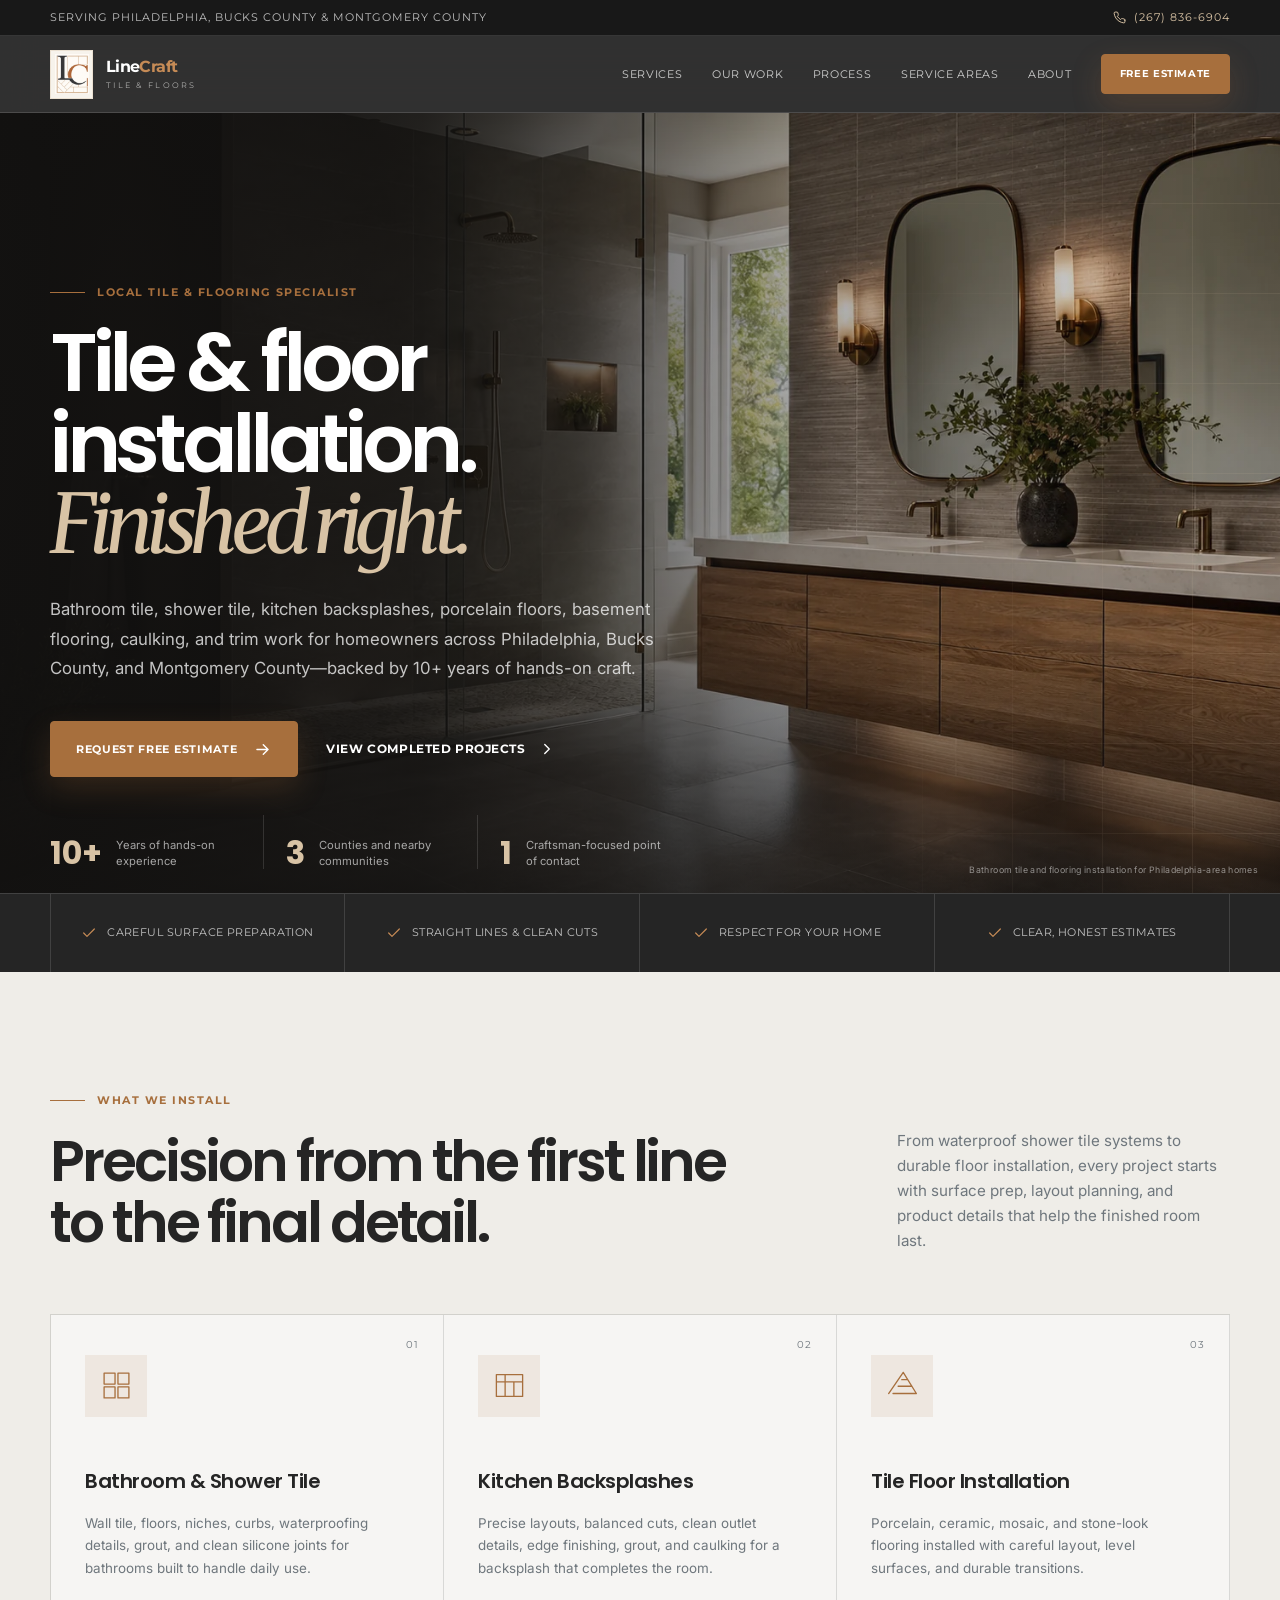
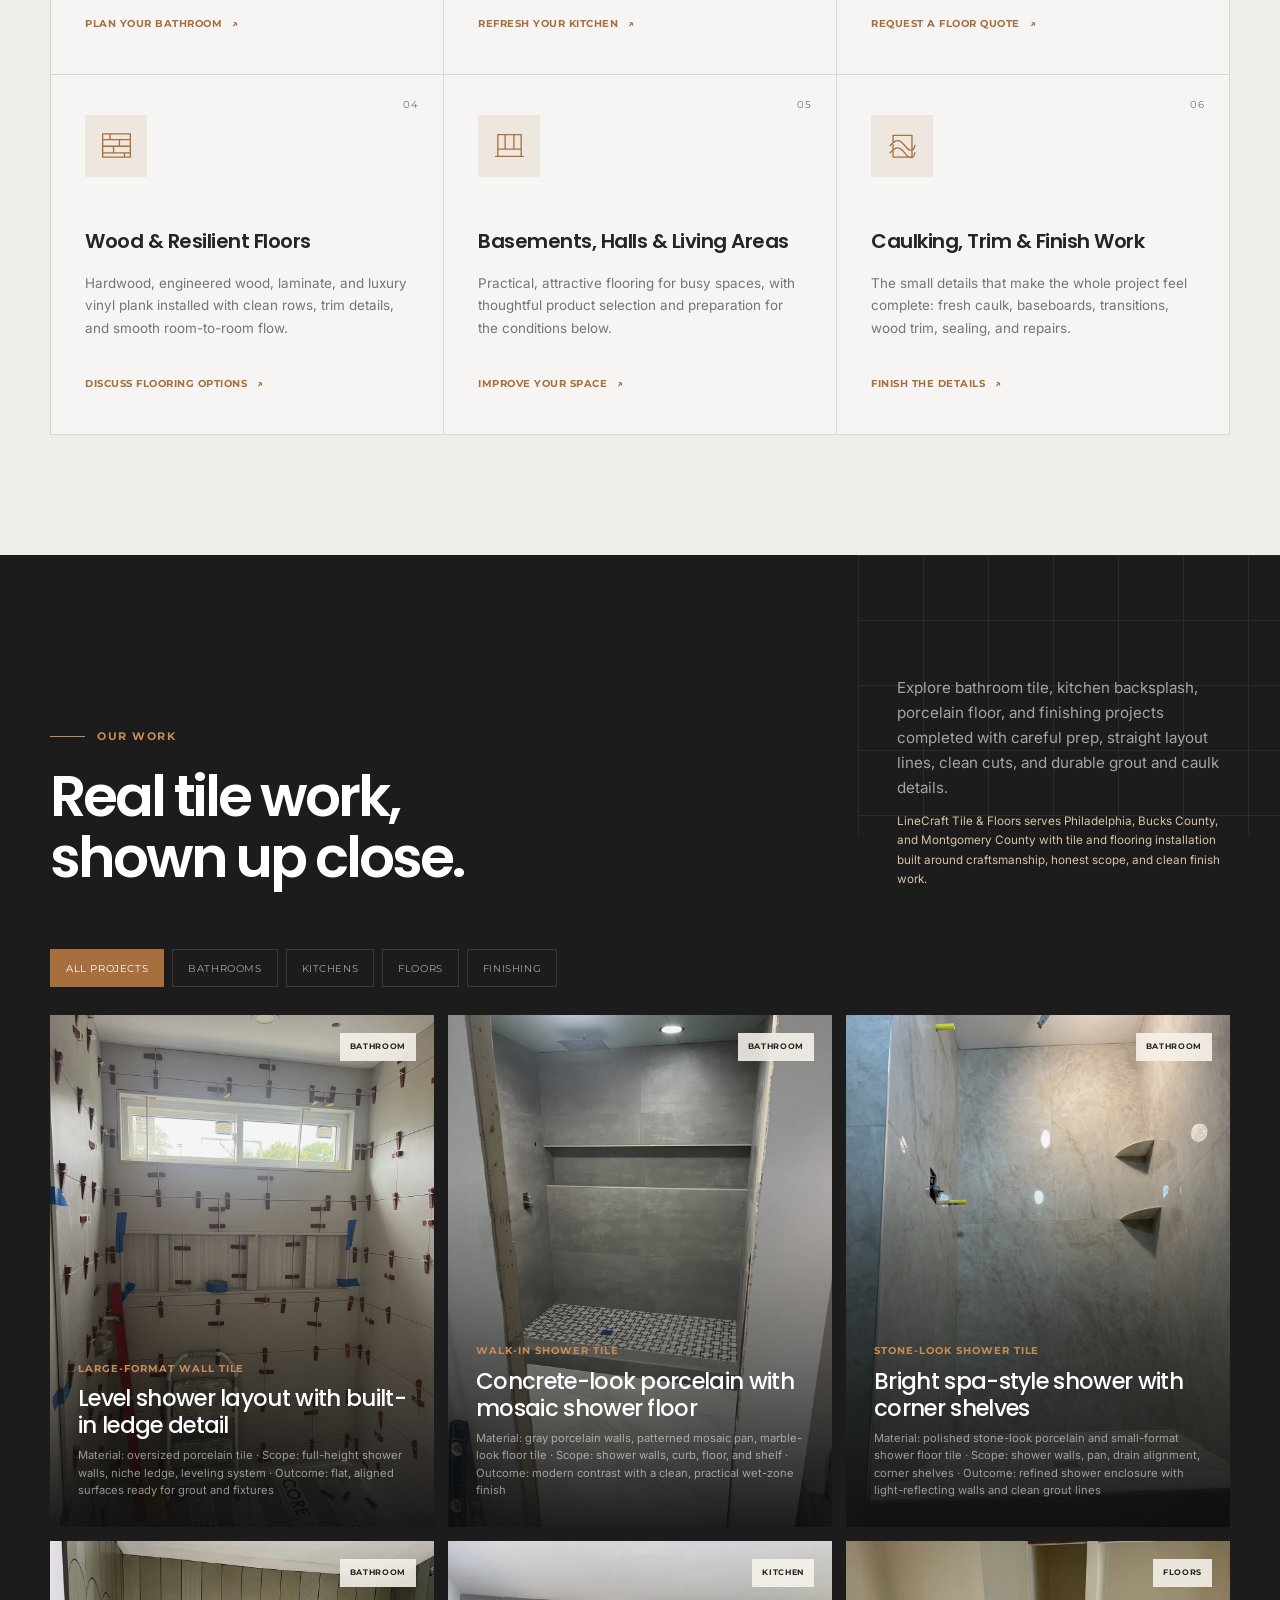
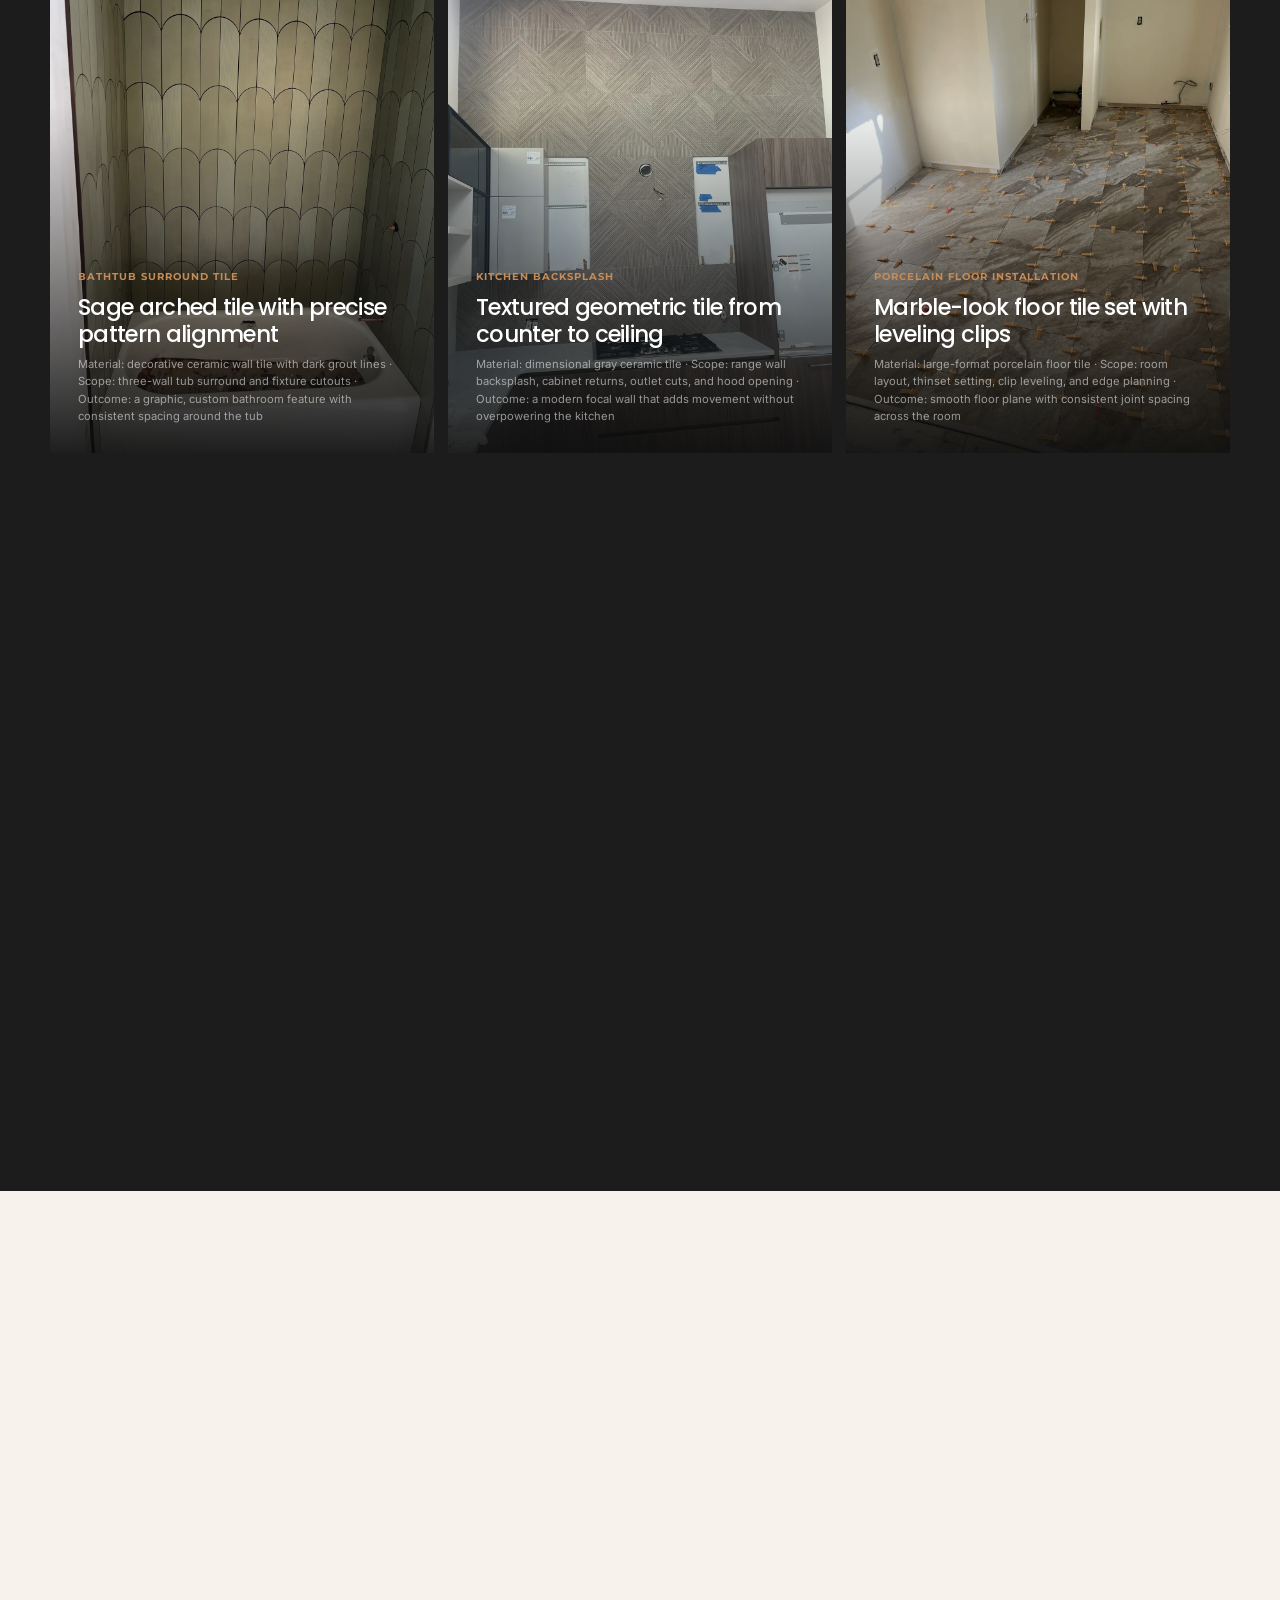
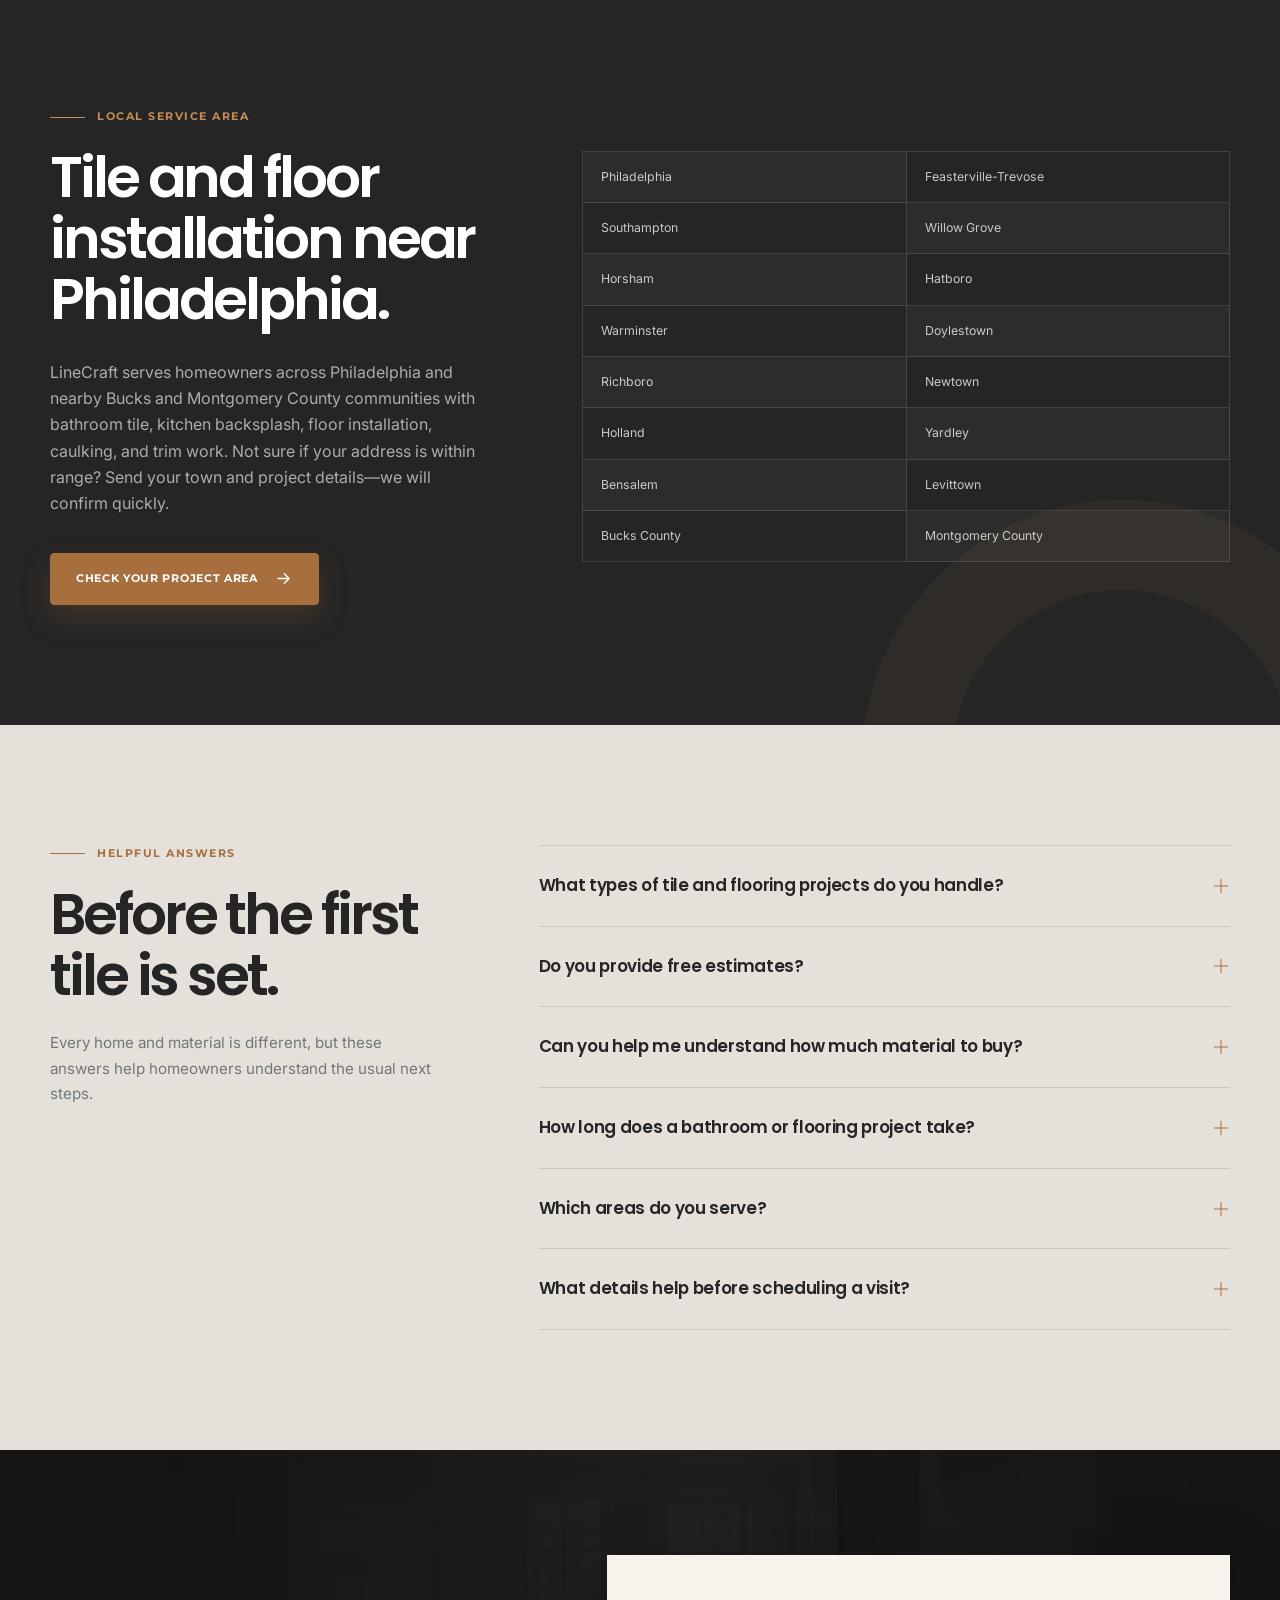
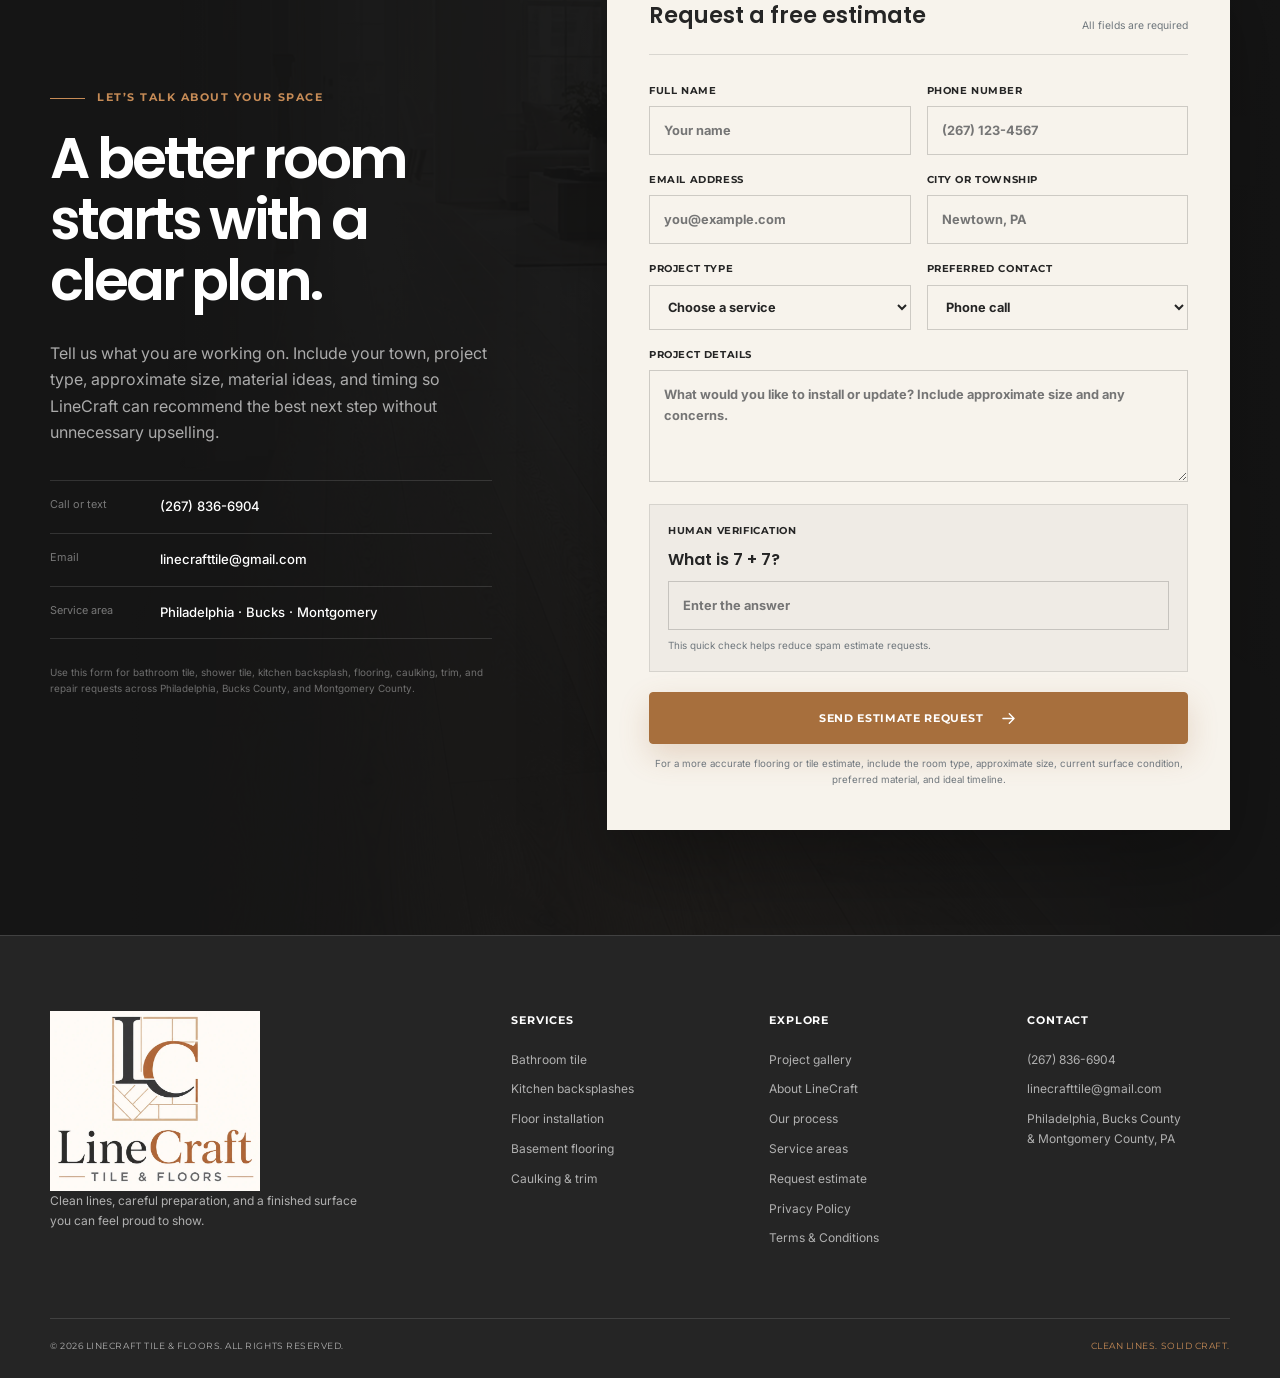
==== index.html @ dccea6dd "Initial LineCraft website" ====
<!doctype html>
<html lang="en">
<head>
  <meta charset="utf-8">
  <meta name="viewport" content="width=device-width, initial-scale=1">
  <title>Tile & Floor Installation in Philadelphia | LineCraft Tile & Floors</title>
  <meta name="description" content="Bathroom tile, shower tile, kitchen backsplash, porcelain floor, LVP, basement flooring, caulking, and trim installation in Philadelphia, Bucks County, and Montgomery County.">
  <meta name="robots" content="index,follow,max-image-preview:large">
  <meta name="theme-color" content="#252525">
  <link rel="canonical" href="https://www.linecrafttile.com/">
  <link rel="icon" href="assets/linecraft-mark.webp" type="image/webp">
  <link rel="preconnect" href="https://fonts.googleapis.com">
  <link rel="preconnect" href="https://fonts.gstatic.com" crossorigin>
  <link href="https://fonts.googleapis.com/css2?family=Inter:wght@400;500;600;700&family=Merriweather:ital@1&family=Montserrat:wght@600;700&family=Poppins:wght@500;600;700&display=swap" rel="stylesheet">
  <link rel="stylesheet" href="styles.css">

  <meta property="og:type" content="website">
  <meta property="og:title" content="LineCraft Tile & Floors | Clean Lines. Solid Craft.">
  <meta property="og:description" content="Detail-focused bathroom tile, kitchen backsplash, floor installation, caulking, and trim work serving Philadelphia, Bucks County, and Montgomery County.">
  <meta property="og:url" content="https://www.linecrafttile.com/">
  <meta property="og:image" content="https://www.linecrafttile.com/assets/hero-bathroom.webp">
  <meta property="og:locale" content="en_US">

  <script type="application/ld+json">
  {
    "@context": "https://schema.org",
    "@type": "HomeAndConstructionBusiness",
    "name": "LineCraft Tile & Floors",
    "url": "https://www.linecrafttile.com/",
    "image": "https://www.linecrafttile.com/assets/hero-bathroom.webp",
    "logo": "https://www.linecrafttile.com/assets/linecraft-logo.webp",
    "telephone": "+1-267-836-6904",
    "priceRange": "$$",
    "description": "Professional bathroom tile, shower tile, kitchen backsplash, porcelain flooring, basement flooring, caulking, sealing, and trim installation in Philadelphia, Bucks County, and Montgomery County.",
    "address": {
      "@type": "PostalAddress",
      "addressLocality": "Philadelphia",
      "addressRegion": "PA",
      "addressCountry": "US"
    },
    "areaServed": [
      "Philadelphia",
      "Bucks County",
      "Montgomery County",
      "Feasterville-Trevose",
      "Southampton",
      "Willow Grove",
      "Horsham",
      "Hatboro",
      "Warminster",
      "Doylestown",
      "Richboro",
      "Newtown",
      "Holland",
      "Yardley",
      "Bensalem",
      "Levittown"
    ],
    "serviceType": [
      "Bathroom tile installation",
      "Kitchen tile installation",
      "Kitchen backsplash installation",
      "Floor installation",
      "Basement flooring",
      "Shower tile installation",
      "Pool tile installation",
      "Caulking and sealing",
      "Wood trim and finish work"
    ]
  }
  </script>
</head>
<body>
  <a class="skip-link" href="#main-content">Skip to main content</a>

  <div class="topbar">
    <div class="container topbar__inner">
      <p>Serving Philadelphia, Bucks County &amp; Montgomery County</p>
      <a href="tel:+12678366904" aria-label="Call LineCraft Tile and Floors at 267-836-6904">
        <svg aria-hidden="true" viewBox="0 0 24 24"><path d="M22 16.92v3a2 2 0 0 1-2.18 2 19.79 19.79 0 0 1-8.63-3.07 19.5 19.5 0 0 1-6-6A19.79 19.79 0 0 1 2.12 4.18 2 2 0 0 1 4.11 2h3a2 2 0 0 1 2 1.72c.12.9.33 1.78.62 2.63a2 2 0 0 1-.45 2.11L8 9.73a16 16 0 0 0 6 6l1.27-1.27a2 2 0 0 1 2.11-.45c.85.29 1.73.5 2.63.62A2 2 0 0 1 22 16.92Z"/></svg>
        (267) 836-6904
      </a>
    </div>
  </div>

  <header class="site-header" data-header>
    <div class="container site-header__inner">
      <a class="brand" href="#top" aria-label="LineCraft Tile and Floors home">
        <span class="brand__mark"><img src="assets/linecraft-mark.webp" alt="" width="512" height="512"></span>
        <span class="brand__text">
          <strong>Line<span>Craft</span></strong>
          <small>Tile &amp; Floors</small>
        </span>
      </a>

      <button class="menu-toggle" type="button" aria-expanded="false" aria-controls="main-navigation" data-menu-toggle>
        <span class="sr-only">Open menu</span>
        <span></span><span></span><span></span>
      </button>

      <nav class="main-nav" id="main-navigation" aria-label="Main navigation" data-menu>
        <a href="#services">Services</a>
        <a href="#work">Our Work</a>
        <a href="#process">Process</a>
        <a href="#areas">Service Areas</a>
        <a href="#about">About</a>
        <a class="button button--small" href="#estimate">Free Estimate</a>
      </nav>
    </div>
  </header>

  <main id="main-content">
    <section class="hero" id="top" aria-labelledby="hero-title">
      <img class="hero__image" src="assets/hero-bathroom.webp" alt="Modern bathroom with precisely aligned large-format tile and a glass shower" width="1717" height="916" fetchpriority="high">
      <div class="hero__overlay"></div>
      <div class="hero__grid-pattern" aria-hidden="true"></div>
      <div class="container hero__content">
        <div class="hero__copy reveal">
          <p class="eyebrow"><span></span> Local tile &amp; flooring specialist</p>
          <h1 id="hero-title">Tile &amp; floor installation.<br><em>Finished right.</em></h1>
          <p class="hero__lead">Bathroom tile, shower tile, kitchen backsplashes, porcelain floors, basement flooring, caulking, and trim work for homeowners across Philadelphia, Bucks County, and Montgomery County—backed by 10+ years of hands-on craft.</p>
          <div class="hero__actions">
            <a class="button" href="#estimate">Request Free Estimate
              <svg aria-hidden="true" viewBox="0 0 24 24"><path d="m5 12 14 0m-6-6 6 6-6 6"/></svg>
            </a>
            <a class="hero__secondary-action" href="#work">View completed projects
              <svg aria-hidden="true" viewBox="0 0 24 24"><path d="m9 18 6-6-6-6"/></svg>
            </a>
          </div>
        </div>

        <div class="hero__proof reveal">
          <div><strong>10+</strong><span>Years of hands-on experience</span></div>
          <div><strong>3</strong><span>Counties and nearby communities</span></div>
          <div><strong>1</strong><span>Craftsman-focused point of contact</span></div>
        </div>
      </div>
      <p class="photo-note">Bathroom tile and flooring installation for Philadelphia-area homes</p>
    </section>

    <section class="trust-strip" aria-label="LineCraft workmanship standards">
      <div class="container trust-strip__inner">
        <p><svg aria-hidden="true" viewBox="0 0 24 24"><path d="m4 12 5 5L20 6"/></svg> Careful surface preparation</p>
        <p><svg aria-hidden="true" viewBox="0 0 24 24"><path d="m4 12 5 5L20 6"/></svg> Straight lines &amp; clean cuts</p>
        <p><svg aria-hidden="true" viewBox="0 0 24 24"><path d="m4 12 5 5L20 6"/></svg> Respect for your home</p>
        <p><svg aria-hidden="true" viewBox="0 0 24 24"><path d="m4 12 5 5L20 6"/></svg> Clear, honest estimates</p>
      </div>
    </section>

    <section class="section services" id="services" aria-labelledby="services-title">
      <div class="container">
        <div class="section-heading reveal">
          <div>
            <p class="eyebrow"><span></span> What we install</p>
            <h2 id="services-title">Precision from the first line<br>to the final detail.</h2>
          </div>
          <p>From waterproof shower tile systems to durable floor installation, every project starts with surface prep, layout planning, and product details that help the finished room last.</p>
        </div>

        <div class="services-grid">
          <article class="service-card reveal">
            <span class="service-card__number">01</span>
            <div class="service-card__icon"><svg aria-hidden="true" viewBox="0 0 48 48"><path d="M7 7h15v15H7zM26 7h15v15H26zM7 26h15v15H7zM26 26h15v15H26z"/></svg></div>
            <h3>Bathroom &amp; Shower Tile</h3>
            <p>Wall tile, floors, niches, curbs, waterproofing details, grout, and clean silicone joints for bathrooms built to handle daily use.</p>
            <a href="#estimate">Plan your bathroom <span aria-hidden="true">↗</span></a>
          </article>

          <article class="service-card reveal">
            <span class="service-card__number">02</span>
            <div class="service-card__icon"><svg aria-hidden="true" viewBox="0 0 48 48"><path d="M6 9h36v30H6zM6 19h36M18 9v30M30 19v20"/></svg></div>
            <h3>Kitchen Backsplashes</h3>
            <p>Precise layouts, balanced cuts, clean outlet details, edge finishing, grout, and caulking for a backsplash that completes the room.</p>
            <a href="#estimate">Refresh your kitchen <span aria-hidden="true">↗</span></a>
          </article>

          <article class="service-card reveal">
            <span class="service-card__number">03</span>
            <div class="service-card__icon"><svg aria-hidden="true" viewBox="0 0 48 48"><path d="M5 35 25 6l18 29M11 35h32M18 25h19M23 16h8"/></svg></div>
            <h3>Tile Floor Installation</h3>
            <p>Porcelain, ceramic, mosaic, and stone-look flooring installed with careful layout, level surfaces, and durable transitions.</p>
            <a href="#estimate">Request a floor quote <span aria-hidden="true">↗</span></a>
          </article>

          <article class="service-card reveal">
            <span class="service-card__number">04</span>
            <div class="service-card__icon"><svg aria-hidden="true" viewBox="0 0 48 48"><path d="M5 8h38v32H5zM5 16h38M5 25h38M5 34h38M15 8v8M28 16v9M20 25v9M35 34v6"/></svg></div>
            <h3>Wood &amp; Resilient Floors</h3>
            <p>Hardwood, engineered wood, laminate, and luxury vinyl plank installed with clean rows, trim details, and smooth room-to-room flow.</p>
            <a href="#estimate">Discuss flooring options <span aria-hidden="true">↗</span></a>
          </article>

          <article class="service-card reveal">
            <span class="service-card__number">05</span>
            <div class="service-card__icon"><svg aria-hidden="true" viewBox="0 0 48 48"><path d="M8 39V9h32v30M8 29h32M18 9v20M30 9v20M5 39h38"/></svg></div>
            <h3>Basements, Halls &amp; Living Areas</h3>
            <p>Practical, attractive flooring for busy spaces, with thoughtful product selection and preparation for the conditions below.</p>
            <a href="#estimate">Improve your space <span aria-hidden="true">↗</span></a>
          </article>

          <article class="service-card reveal">
            <span class="service-card__number">06</span>
            <div class="service-card__icon"><svg aria-hidden="true" viewBox="0 0 48 48"><path d="M7 34c8-9 13-9 20 0s12 9 14 0M7 24c8-9 13-9 20 0s12 9 14 0M11 10h26v30H11z"/></svg></div>
            <h3>Caulking, Trim &amp; Finish Work</h3>
            <p>The small details that make the whole project feel complete: fresh caulk, baseboards, transitions, wood trim, sealing, and repairs.</p>
            <a href="#estimate">Finish the details <span aria-hidden="true">↗</span></a>
          </article>
        </div>
      </div>
    </section>

    <section class="section portfolio" id="work" aria-labelledby="work-title">
      <div class="container">
        <div class="section-heading section-heading--light reveal">
          <div>
            <p class="eyebrow eyebrow--light"><span></span> Our Work</p>
            <h2 id="work-title">Real tile work,<br>shown up close.</h2>
          </div>
          <div>
            <p>Explore bathroom tile, kitchen backsplash, porcelain floor, and finishing projects completed with careful prep, straight layout lines, clean cuts, and durable grout and caulk details.</p>
            <p class="work-note">LineCraft Tile &amp; Floors serves Philadelphia, Bucks County, and Montgomery County with tile and flooring installation built around craftsmanship, honest scope, and clean finish work.</p>
          </div>
        </div>

        <div class="portfolio-filters" role="group" aria-label="Filter portfolio projects">
          <button class="is-active" type="button" data-filter="all">All projects</button>
          <button type="button" data-filter="bathroom">Bathrooms</button>
          <button type="button" data-filter="kitchen">Kitchens</button>
          <button type="button" data-filter="flooring">Floors</button>
          <button type="button" data-filter="finish">Finishing</button>
        </div>

        <div class="portfolio-grid">
          <article class="project-card reveal" data-category="bathroom">
            <img src="assets/work-bathroom-large-format-progress.webp" alt="Large-format bathroom wall tile installation in progress with leveling clips and a recessed shelf" width="1200" height="1600" loading="lazy">
            <div class="project-card__shade"></div>
            <span class="project-card__tag">Bathroom</span>
            <div class="project-card__content">
              <p>Large-format wall tile</p>
              <h3>Level shower layout with built-in ledge detail</h3>
              <span>Material: oversized porcelain tile · Scope: full-height shower walls, niche ledge, leveling system · Outcome: flat, aligned surfaces ready for grout and fixtures</span>
            </div>
          </article>

          <article class="project-card reveal" data-category="bathroom finish">
            <img src="assets/work-bathroom-shower-bench.webp" alt="Walk-in shower with gray large-format wall tile, patterned mosaic shower floor, and marble-look bathroom floor" width="1200" height="1600" loading="lazy">
            <div class="project-card__shade"></div>
            <span class="project-card__tag">Bathroom</span>
            <div class="project-card__content">
              <p>Walk-in shower tile</p>
              <h3>Concrete-look porcelain with mosaic shower floor</h3>
              <span>Material: gray porcelain walls, patterned mosaic pan, marble-look floor tile · Scope: shower walls, curb, floor, and shelf · Outcome: modern contrast with a clean, practical wet-zone finish</span>
            </div>
          </article>

          <article class="project-card reveal" data-category="bathroom">
            <img src="assets/work-bathroom-stone-shower.webp" alt="Stone-look porcelain walk-in shower with mosaic floor and corner shelves" width="1200" height="1600" loading="lazy">
            <div class="project-card__shade"></div>
            <span class="project-card__tag">Bathroom</span>
            <div class="project-card__content">
              <p>Stone-look shower tile</p>
              <h3>Bright spa-style shower with corner shelves</h3>
              <span>Material: polished stone-look porcelain and small-format shower floor tile · Scope: shower walls, pan, drain alignment, corner shelves · Outcome: refined shower enclosure with light-reflecting walls and clean grout lines</span>
            </div>
          </article>

          <article class="project-card reveal" data-category="bathroom">
            <img src="assets/work-bathroom-arched-tub-tile.webp" alt="Bathtub surround with sage green arched ceramic wall tile pattern" width="1200" height="1600" loading="lazy">
            <div class="project-card__shade"></div>
            <span class="project-card__tag">Bathroom</span>
            <div class="project-card__content">
              <p>Bathtub surround tile</p>
              <h3>Sage arched tile with precise pattern alignment</h3>
              <span>Material: decorative ceramic wall tile with dark grout lines · Scope: three-wall tub surround and fixture cutouts · Outcome: a graphic, custom bathroom feature with consistent spacing around the tub</span>
            </div>
          </article>

          <article class="project-card reveal" data-category="kitchen">
            <img src="assets/work-kitchen-geometric-backsplash.webp" alt="Tall kitchen range wall with textured geometric tile backsplash from counter to ceiling" width="1200" height="1600" loading="lazy">
            <div class="project-card__shade"></div>
            <span class="project-card__tag">Kitchen</span>
            <div class="project-card__content">
              <p>Kitchen backsplash</p>
              <h3>Textured geometric tile from counter to ceiling</h3>
              <span>Material: dimensional gray ceramic tile · Scope: range wall backsplash, cabinet returns, outlet cuts, and hood opening · Outcome: a modern focal wall that adds movement without overpowering the kitchen</span>
            </div>
          </article>

          <article class="project-card reveal" data-category="flooring">
            <img src="assets/work-floors-porcelain-layout.webp" alt="Large-format marble-look porcelain floor tile installation with leveling spacers" width="1200" height="1600" loading="lazy">
            <div class="project-card__shade"></div>
            <span class="project-card__tag">Floors</span>
            <div class="project-card__content">
              <p>Porcelain floor installation</p>
              <h3>Marble-look floor tile set with leveling clips</h3>
              <span>Material: large-format porcelain floor tile · Scope: room layout, thinset setting, clip leveling, and edge planning · Outcome: smooth floor plane with consistent joint spacing across the room</span>
            </div>
          </article>

          <article class="project-card reveal" data-category="finish">
            <img src="assets/work-finishing-feature-wall.webp" alt="Textured large-format accent wall tile installation near stairs with clean vertical seams" width="1200" height="1600" loading="lazy">
            <div class="project-card__shade"></div>
            <span class="project-card__tag">Finishing</span>
            <div class="project-card__content">
              <p>Feature wall finishing</p>
              <h3>Textured tile wall with crisp vertical seams</h3>
              <span>Material: large-format textured wall tile · Scope: full-height accent wall, outlet cutout, seam alignment, and edge finishing · Outcome: an architectural finish that makes the transition area feel intentional and complete</span>
            </div>
          </article>
        </div>

        <div class="portfolio-cta reveal">
          <p><em>Details make the difference.</em> See how material choice, layout planning, leveling, edge finishing, grout, and caulking come together in real tile and flooring projects.</p>
          <a class="button button--outline-light" href="#estimate">Start your project
            <svg aria-hidden="true" viewBox="0 0 24 24"><path d="m5 12 14 0m-6-6 6 6-6 6"/></svg>
          </a>
        </div>
      </div>
    </section>

    <section class="section about" id="about" aria-labelledby="about-title">
      <div class="container about__grid">
        <div class="about__visual reveal">
          <img src="assets/portfolio-shower.webp" alt="Close view of clean shower tile lines, niche trim, and mosaic floor" width="1254" height="1254" loading="lazy">
          <div class="about__experience"><strong>10+</strong><span>Years building skill<br>one detail at a time</span></div>
        </div>

        <div class="about__content reveal">
          <p class="eyebrow"><span></span> Built on detail</p>
          <h2 id="about-title">A local craftsman’s care, from first conversation to final walkthrough.</h2>
          <p class="accent-copy">“Clean lines are not an extra. They are the work.”</p>
          <p>LineCraft Tile &amp; Floors helps homeowners turn dated, damaged, or unfinished surfaces into rooms that feel clean, complete, and built to last. With more than a decade of hands-on installation experience, the focus stays where it belongs: proper preparation, precise layout, dependable communication, and respect for your home.</p>
          <div class="about__points">
            <div><span>01</span><p><strong>Clear scope</strong>Know what is included, what materials are needed, and what happens next.</p></div>
            <div><span>02</span><p><strong>Careful craft</strong>Thoughtful layout, clean cuts, finished edges, and no cheap shortcuts.</p></div>
            <div><span>03</span><p><strong>Clean finish</strong>Organized work areas, final cleanup, and a homeowner walkthrough.</p></div>
          </div>
          <a class="text-link" href="#process">See how the process works
            <svg aria-hidden="true" viewBox="0 0 24 24"><path d="m5 12 14 0m-6-6 6 6-6 6"/></svg>
          </a>
        </div>
      </div>
    </section>

    <section class="section process" id="process" aria-labelledby="process-title">
      <div class="container">
        <div class="section-heading reveal">
          <div>
            <p class="eyebrow"><span></span> A straightforward process</p>
            <h2 id="process-title">No mystery between<br>“hello” and “finished.”</h2>
          </div>
          <p>A clear process helps bathroom tile, kitchen backsplash, and flooring projects stay organized from the first estimate to the final walkthrough.</p>
        </div>

        <ol class="process-list">
          <li class="reveal">
            <span>01</span>
            <div><h3>Share your project</h3><p>Send the project type, approximate size, your town, and what you would like to change.</p></div>
          </li>
          <li class="reveal">
            <span>02</span>
            <div><h3>Review &amp; estimate</h3><p>We discuss the scope, materials, site conditions, timeline, and whether an in-home visit is needed.</p></div>
          </li>
          <li class="reveal">
            <span>03</span>
            <div><h3>Prepare &amp; install</h3><p>Surfaces are checked and prepared before careful layout, cutting, setting, and flooring installation.</p></div>
          </li>
          <li class="reveal">
            <span>04</span>
            <div><h3>Finish &amp; walk through</h3><p>Grout, caulk, trim, cleanup, and a final walkthrough bring the details together.</p></div>
          </li>
        </ol>
      </div>
    </section>

    <section class="section areas" id="areas" aria-labelledby="areas-title">
      <div class="container areas__grid">
        <div class="areas__content reveal">
          <p class="eyebrow eyebrow--light"><span></span> Local service area</p>
          <h2 id="areas-title">Tile and floor installation near Philadelphia.</h2>
          <p>LineCraft serves homeowners across Philadelphia and nearby Bucks and Montgomery County communities with bathroom tile, kitchen backsplash, floor installation, caulking, and trim work. Not sure if your address is within range? Send your town and project details—we will confirm quickly.</p>
          <a class="button" href="#estimate">Check your project area
            <svg aria-hidden="true" viewBox="0 0 24 24"><path d="m5 12 14 0m-6-6 6 6-6 6"/></svg>
          </a>
        </div>
        <div class="areas__list reveal" aria-label="Communities served">
          <span>Philadelphia</span><span>Feasterville-Trevose</span>
          <span>Southampton</span><span>Willow Grove</span>
          <span>Horsham</span><span>Hatboro</span>
          <span>Warminster</span><span>Doylestown</span>
          <span>Richboro</span><span>Newtown</span>
          <span>Holland</span><span>Yardley</span>
          <span>Bensalem</span><span>Levittown</span>
          <span>Bucks County</span><span>Montgomery County</span>
        </div>
      </div>
    </section>

    <section class="section faq" aria-labelledby="faq-title">
      <div class="container faq__grid">
        <div class="faq__intro reveal">
          <p class="eyebrow"><span></span> Helpful answers</p>
          <h2 id="faq-title">Before the first tile is set.</h2>
          <p>Every home and material is different, but these answers help homeowners understand the usual next steps.</p>
        </div>
        <div class="faq__items">
          <details class="reveal">
            <summary>What types of tile and flooring projects do you handle?<span></span></summary>
            <p>LineCraft focuses on bathroom and shower tile, kitchen backsplashes, tile floors, wood and resilient flooring, basements, halls, caulking, trim, and detail finishing. Share the project type, approximate size, and current surface condition to confirm the best fit.</p>
          </details>
          <details class="reveal">
            <summary>Do you provide free estimates?<span></span></summary>
            <p>Yes. Start with the estimate form and include your town, project type, approximate size, and main concerns. Some projects can begin with a phone or email review; others require an in-person visit before final pricing.</p>
          </details>
          <details class="reveal">
            <summary>Can you help me understand how much material to buy?<span></span></summary>
            <p>After the layout and site conditions are reviewed, LineCraft can help confirm practical quantities and overage. Final material purchasing responsibilities should be listed clearly in your estimate.</p>
          </details>
          <details class="reveal">
            <summary>How long does a bathroom or flooring project take?<span></span></summary>
            <p>Timing depends on demolition, surface condition, waterproofing, tile size, pattern, cure times, room access, and finish work. You will receive a realistic project window after the scope is reviewed.</p>
          </details>
          <details class="reveal">
            <summary>Which areas do you serve?<span></span></summary>
            <p>Service includes Philadelphia and nearby communities across Bucks and Montgomery Counties, including Southampton, Newtown, Doylestown, Yardley, Bensalem, Warminster, Horsham, and surrounding towns.</p>
          </details>
          <details class="reveal">
            <summary>What details help before scheduling a visit?<span></span></summary>
            <p>The most helpful details are the room type, approximate size, current surface condition, preferred material, timeline, and any issues you already know about.</p>
          </details>
        </div>
      </div>
    </section>

    <section class="estimate" id="estimate" aria-labelledby="estimate-title">
      <div class="estimate__image" aria-hidden="true"></div>
      <div class="container estimate__grid">
        <div class="estimate__content reveal">
          <p class="eyebrow eyebrow--light"><span></span> Let’s talk about your space</p>
          <h2 id="estimate-title">A better room starts with a clear plan.</h2>
          <p>Tell us what you are working on. Include your town, project type, approximate size, material ideas, and timing so LineCraft can recommend the best next step without unnecessary upselling.</p>
          <div class="estimate__contact">
            <p><span>Call or text</span><a href="tel:+12678366904">(267) 836-6904</a></p>
            <p><span>Email</span><a href="mailto:linecrafttile@gmail.com">linecrafttile@gmail.com</a></p>
            <p><span>Service area</span><strong>Philadelphia · Bucks · Montgomery</strong></p>
          </div>
          <small>Use this form for bathroom tile, shower tile, kitchen backsplash, flooring, caulking, trim, and repair requests across Philadelphia, Bucks County, and Montgomery County.</small>
        </div>

        <form class="estimate-form reveal" name="estimate" method="POST" data-netlify="true" netlify-honeypot="bot-field">
          <input type="hidden" name="form-name" value="estimate">
          <input type="hidden" name="subject" data-remove-prefix value="LineCraft estimate request from website">
          <div class="form-heading">
            <p>Request a free estimate</p>
            <span>All fields are required</span>
          </div>
          <div class="form-row">
            <label>Full name<input type="text" name="name" autocomplete="name" required placeholder="Your name"></label>
            <label>Phone number<input type="tel" name="phone" autocomplete="tel" required placeholder="(267) 123-4567"></label>
          </div>
          <div class="form-row">
            <label>Email address<input type="email" name="email" autocomplete="email" required placeholder="you@example.com"></label>
            <label>City or township<input type="text" name="location" autocomplete="address-level2" required placeholder="Newtown, PA"></label>
          </div>
          <div class="form-row">
            <label>Project type
              <select name="project" required>
                <option value="">Choose a service</option>
                <option>Bathroom or shower tile</option>
                <option>Kitchen backsplash</option>
                <option>Tile floor installation</option>
                <option>Wood, laminate, or LVP flooring</option>
                <option>Basement or hallway flooring</option>
                <option>Caulking, trim, or repair</option>
                <option>Other project</option>
              </select>
            </label>
            <label>Preferred contact
              <select name="contact" required>
                <option>Phone call</option>
                <option>Text message</option>
                <option>Email</option>
              </select>
            </label>
          </div>
          <label>Project details<textarea name="message" rows="4" required placeholder="What would you like to install or update? Include approximate size and any concerns."></textarea></label>
          <label class="form-honeypot" aria-hidden="true" tabindex="-1">Company website
            <input type="text" name="bot-field" autocomplete="off" tabindex="-1" data-honeypot>
          </label>
          <div class="human-check" data-human-check>
            <label for="human-check-answer">Human verification
              <span class="human-check__question" data-human-question>What is 4 + 3?</span>
              <input id="human-check-answer" type="text" name="human_verification" inputmode="numeric" autocomplete="off" required aria-describedby="human-check-help human-check-error" placeholder="Enter the answer" data-human-answer>
            </label>
            <p class="human-check__help" id="human-check-help">This quick check helps reduce spam estimate requests.</p>
            <p class="human-check__error" id="human-check-error" role="alert" data-human-error hidden>Please answer the verification question correctly.</p>
          </div>
          <div class="form-status" role="status" aria-live="polite" data-form-status hidden>
            <strong>Thank you. Your estimate request was sent.</strong>
            <span>LineCraft received your message and will reply as soon as possible.</span>
          </div>
          <button class="button button--full" type="submit" data-form-submit><span data-form-submit-text>Send Estimate Request</span>
            <svg aria-hidden="true" viewBox="0 0 24 24"><path d="m5 12 14 0m-6-6 6 6-6 6"/></svg>
          </button>
          <p class="form-note">For a more accurate flooring or tile estimate, include the room type, approximate size, current surface condition, preferred material, and ideal timeline.</p>
        </form>
      </div>
    </section>
  </main>

  <footer class="site-footer">
    <div class="container site-footer__top">
      <div class="footer-brand">
        <img src="assets/linecraft-logo.webp" alt="LineCraft Tile and Floors" width="760" height="659" loading="lazy">
        <p>Clean lines, careful preparation, and a finished surface you can feel proud to show.</p>
      </div>
      <div>
        <h2>Services</h2>
        <a href="#services">Bathroom tile</a>
        <a href="#services">Kitchen backsplashes</a>
        <a href="#services">Floor installation</a>
        <a href="#services">Basement flooring</a>
        <a href="#services">Caulking &amp; trim</a>
      </div>
      <div>
        <h2>Explore</h2>
        <a href="#work">Project gallery</a>
        <a href="#about">About LineCraft</a>
        <a href="#process">Our process</a>
        <a href="#areas">Service areas</a>
        <a href="#estimate">Request estimate</a>
        <a href="privacy-policy.html">Privacy Policy</a>
        <a href="terms-and-conditions.html">Terms &amp; Conditions</a>
      </div>
      <div>
        <h2>Contact</h2>
        <a href="tel:+12678366904">(267) 836-6904</a>
        <a href="mailto:linecrafttile@gmail.com">linecrafttile@gmail.com</a>
        <p>Philadelphia, Bucks County<br>&amp; Montgomery County, PA</p>
      </div>
    </div>
    <div class="container site-footer__bottom">
      <p>© <span data-year></span> LineCraft Tile &amp; Floors. All rights reserved.</p>
      <p>Clean Lines. Solid Craft.</p>
    </div>
  </footer>

  <div class="mobile-actions" aria-label="Quick contact actions">
    <a href="tel:+12678366904"><svg aria-hidden="true" viewBox="0 0 24 24"><path d="M22 16.92v3a2 2 0 0 1-2.18 2 19.79 19.79 0 0 1-8.63-3.07 19.5 19.5 0 0 1-6-6A19.79 19.79 0 0 1 2.12 4.18 2 2 0 0 1 4.11 2h3a2 2 0 0 1 2 1.72c.12.9.33 1.78.62 2.63a2 2 0 0 1-.45 2.11L8 9.73a16 16 0 0 0 6 6l1.27-1.27a2 2 0 0 1 2.11-.45c.85.29 1.73.5 2.63.62A2 2 0 0 1 22 16.92Z"/></svg>Call now</a>
    <a href="#estimate">Free estimate <span aria-hidden="true">→</span></a>
  </div>

  <script src="script.js" defer></script>
</body>
</html>
---- styles.css ----
:root {
  --charcoal: #252525;
  --charcoal-2: #1c1c1c;
  --charcoal-3: #30302f;
  --copper: #a76f3d;
  --copper-light: #c68b56;
  --sand: #d8c3a5;
  --ivory: #f7f3ec;
  --slate: #6f777d;
  --white: #fff;
  --line-dark: rgba(255, 255, 255, .13);
  --line-light: rgba(37, 37, 37, .14);
  --shadow: 0 28px 70px rgba(14, 13, 11, .18);
  --container: 1180px;
  --radius: 4px;
  --font-heading: "Poppins", system-ui, sans-serif;
  --font-body: "Inter", system-ui, sans-serif;
  --font-brand: "Montserrat", system-ui, sans-serif;
  --font-accent: "Merriweather", Georgia, serif;
}

*,
*::before,
*::after {
  box-sizing: border-box;
}

html {
  scroll-behavior: smooth;
  scroll-padding-top: 94px;
}

body {
  margin: 0;
  color: var(--charcoal);
  background: #efede8;
  font-family: var(--font-body);
  line-height: 1.65;
  text-rendering: optimizeLegibility;
}

body.menu-open {
  overflow: hidden;
}

img {
  display: block;
  max-width: 100%;
}

a {
  color: inherit;
  text-decoration: none;
}

button,
input,
select,
textarea {
  font: inherit;
}

button,
summary {
  cursor: pointer;
}

svg {
  fill: none;
  stroke: currentColor;
  stroke-linecap: round;
  stroke-linejoin: round;
  stroke-width: 1.8;
}

.container {
  width: min(calc(100% - 48px), var(--container));
  margin-inline: auto;
}

.section {
  padding: 120px 0;
}

.sr-only {
  position: absolute;
  width: 1px;
  height: 1px;
  padding: 0;
  margin: -1px;
  overflow: hidden;
  clip: rect(0, 0, 0, 0);
  white-space: nowrap;
  border: 0;
}

.skip-link {
  position: fixed;
  z-index: 9999;
  top: 12px;
  left: 12px;
  padding: 10px 16px;
  color: var(--white);
  background: var(--copper);
  transform: translateY(-150%);
}

.skip-link:focus {
  transform: translateY(0);
}

:focus-visible {
  outline: 3px solid var(--copper-light);
  outline-offset: 4px;
}

.topbar {
  color: rgba(255, 255, 255, .72);
  background: #181818;
  border-bottom: 1px solid var(--line-dark);
  font-family: var(--font-brand);
  font-size: .68rem;
  letter-spacing: .09em;
  text-transform: uppercase;
}

.topbar__inner {
  display: flex;
  min-height: 35px;
  align-items: center;
  justify-content: space-between;
  gap: 24px;
}

.topbar p {
  margin: 0;
}

.topbar a {
  display: flex;
  align-items: center;
  gap: 8px;
  color: var(--sand);
}

.topbar svg {
  width: 13px;
}

.site-header {
  position: sticky;
  z-index: 100;
  top: 0;
  color: var(--white);
  background: rgba(37, 37, 37, .94);
  border-bottom: 1px solid var(--line-dark);
  backdrop-filter: blur(16px);
}

.site-header__inner {
  display: flex;
  min-height: 76px;
  align-items: center;
  justify-content: space-between;
}

.brand {
  display: inline-flex;
  align-items: center;
  gap: 13px;
}

.brand__mark {
  display: grid;
  width: 43px;
  height: 49px;
  place-items: center;
  overflow: hidden;
  background: var(--ivory);
  border: 1px solid rgba(216, 195, 165, .38);
}

.brand__mark img {
  width: 40px;
  height: 47px;
  object-fit: contain;
}

.brand__text {
  display: flex;
  flex-direction: column;
  line-height: 1;
}

.brand__text strong {
  font-family: var(--font-brand);
  font-size: 1rem;
  letter-spacing: -.04em;
}

.brand__text strong span {
  color: var(--copper-light);
}

.brand__text small {
  margin-top: 6px;
  color: rgba(255, 255, 255, .6);
  font-family: var(--font-brand);
  font-size: .53rem;
  letter-spacing: .27em;
  text-transform: uppercase;
}

.main-nav {
  display: flex;
  align-items: center;
  gap: clamp(20px, 2.3vw, 34px);
  font-family: var(--font-brand);
  font-size: .7rem;
  letter-spacing: .06em;
  text-transform: uppercase;
}

.main-nav > a:not(.button) {
  position: relative;
  padding: 28px 0;
  color: rgba(255, 255, 255, .76);
}

.main-nav > a:not(.button)::after {
  position: absolute;
  right: 0;
  bottom: 20px;
  left: 0;
  height: 1px;
  content: "";
  background: var(--copper-light);
  transform: scaleX(0);
  transform-origin: left;
  transition: transform .25s ease;
}

.main-nav > a:hover {
  color: var(--white);
}

.main-nav > a:hover::after {
  transform: scaleX(1);
}

.menu-toggle {
  display: none;
  width: 44px;
  height: 44px;
  padding: 10px;
  color: var(--white);
  background: transparent;
  border: 0;
}

.menu-toggle span:not(.sr-only) {
  display: block;
  width: 24px;
  height: 1px;
  margin: 6px auto;
  background: currentColor;
  transition: transform .25s, opacity .25s;
}

.button {
  display: inline-flex;
  min-height: 52px;
  align-items: center;
  justify-content: center;
  gap: 16px;
  padding: 0 25px;
  color: var(--white);
  background: var(--copper);
  border: 1px solid var(--copper);
  border-radius: var(--radius);
  box-shadow: 0 12px 30px rgba(167, 111, 61, .22);
  font-family: var(--font-brand);
  font-size: .71rem;
  font-weight: 700;
  letter-spacing: .06em;
  text-transform: uppercase;
  transition: color .25s, background .25s, border-color .25s, transform .25s;
}

.button:hover {
  background: #bb7d47;
  border-color: #bb7d47;
  transform: translateY(-2px);
}

.button:disabled,
.button.is-confirmed {
  cursor: default;
  background: var(--charcoal);
  border-color: var(--charcoal);
  box-shadow: none;
  transform: none;
}

.button svg {
  width: 19px;
}

.button--small {
  min-height: 40px;
  padding: 0 18px;
  font-size: .65rem;
}

.button--outline-light {
  background: transparent;
  border-color: rgba(255, 255, 255, .4);
  box-shadow: none;
}

.button--outline-light:hover {
  color: var(--charcoal);
  background: var(--white);
  border-color: var(--white);
}

.button--full {
  width: 100%;
}

.eyebrow {
  display: flex;
  align-items: center;
  gap: 12px;
  margin: 0 0 22px;
  color: var(--copper);
  font-family: var(--font-brand);
  font-size: .68rem;
  font-weight: 700;
  letter-spacing: .14em;
  text-transform: uppercase;
}

.eyebrow > span {
  width: 35px;
  height: 1px;
  background: currentColor;
}

.eyebrow--light {
  color: var(--copper-light);
}

.text-link {
  display: inline-flex;
  align-items: center;
  gap: 12px;
  color: var(--charcoal);
  font-family: var(--font-brand);
  font-size: .72rem;
  font-weight: 700;
  letter-spacing: .05em;
  text-transform: uppercase;
}

.text-link svg {
  width: 18px;
  transition: transform .2s;
}

.text-link:hover svg {
  transform: translateX(4px);
}

.text-link--light {
  color: var(--white);
}

.hero {
  position: relative;
  min-height: 780px;
  overflow: hidden;
  color: var(--white);
  background: var(--charcoal-2);
}

.hero__image,
.hero__overlay,
.hero__grid-pattern {
  position: absolute;
  inset: 0;
  width: 100%;
  height: 100%;
}

.hero__image {
  object-fit: cover;
  object-position: center;
}

.hero__overlay {
  background:
    linear-gradient(90deg, rgba(18, 17, 16, .97) 0%, rgba(18, 17, 16, .87) 33%, rgba(18, 17, 16, .36) 62%, rgba(18, 17, 16, .16) 100%),
    linear-gradient(0deg, rgba(18, 17, 16, .74) 0%, transparent 33%);
}

.hero__grid-pattern {
  left: auto;
  width: 35%;
  opacity: .16;
  background-image:
    linear-gradient(rgba(216, 195, 165, .65) 1px, transparent 1px),
    linear-gradient(90deg, rgba(216, 195, 165, .65) 1px, transparent 1px);
  background-size: 90px 90px;
  mask-image: linear-gradient(90deg, transparent, #000);
}

.hero__content {
  position: relative;
  z-index: 2;
  display: flex;
  min-height: 780px;
  flex-direction: column;
  justify-content: center;
  padding-top: 55px;
}

.hero__copy {
  max-width: 710px;
}

.hero h1 {
  max-width: 760px;
  margin: 0;
  font-family: var(--font-heading);
  font-size: clamp(3.4rem, 6.4vw, 6.4rem);
  font-weight: 600;
  letter-spacing: -.065em;
  line-height: .98;
}

.hero h1 em {
  color: var(--sand);
  font-family: var(--font-accent);
  font-weight: 400;
}

.hero__lead {
  max-width: 650px;
  margin: 30px 0 0;
  color: rgba(255, 255, 255, .75);
  font-size: 1.05rem;
  line-height: 1.75;
}

.hero__actions {
  display: flex;
  position: relative;
  z-index: 3;
  align-items: center;
  gap: 26px;
  margin-top: 38px;
}

.hero__actions .button {
  min-width: 245px;
  min-height: 56px;
  line-height: 1;
  white-space: nowrap;
}

.hero__actions .button:hover {
  transform: none;
}

.hero__secondary-action {
  display: inline-flex;
  min-height: 56px;
  align-items: center;
  gap: 12px;
  padding-inline: 2px;
  color: var(--white);
  font-family: var(--font-brand);
  font-size: .72rem;
  font-weight: 700;
  letter-spacing: .05em;
  line-height: 1;
  text-transform: uppercase;
  white-space: nowrap;
}

.hero__secondary-action svg {
  width: 18px;
  transition: transform .2s;
}

.hero__secondary-action:hover {
  color: var(--copper-light);
}

.hero__secondary-action:hover svg {
  transform: translateX(4px);
}

.hero__proof {
  display: grid;
  position: absolute;
  right: 0;
  bottom: 24px;
  left: 0;
  grid-template-columns: repeat(3, minmax(0, 1fr));
  width: min(640px, 60%);
}

.hero__proof > div {
  display: grid;
  grid-template-columns: auto 1fr;
  align-items: center;
  gap: 14px;
  padding: 22px 20px 0 0;
}

.hero__proof > div + div {
  padding-left: 22px;
  border-left: 1px solid var(--line-dark);
}

.hero__proof strong {
  color: var(--sand);
  font-family: var(--font-heading);
  font-size: 2rem;
  line-height: 1;
}

.hero__proof span {
  color: rgba(255, 255, 255, .62);
  font-size: .7rem;
  line-height: 1.45;
}

.photo-note {
  position: absolute;
  z-index: 2;
  right: 22px;
  bottom: 16px;
  margin: 0;
  color: rgba(255, 255, 255, .5);
  font-size: .55rem;
  letter-spacing: .04em;
}

.trust-strip {
  color: rgba(255, 255, 255, .72);
  background: var(--charcoal);
  border-top: 1px solid var(--line-dark);
}

.trust-strip__inner {
  display: grid;
  grid-template-columns: repeat(4, 1fr);
}

.trust-strip p {
  display: flex;
  min-height: 78px;
  align-items: center;
  justify-content: center;
  gap: 10px;
  margin: 0;
  border-right: 1px solid var(--line-dark);
  font-family: var(--font-brand);
  font-size: .67rem;
  letter-spacing: .04em;
  text-transform: uppercase;
}

.trust-strip p:first-child {
  border-left: 1px solid var(--line-dark);
}

.trust-strip svg {
  width: 16px;
  color: var(--copper-light);
}

.services {
  background:
    linear-gradient(90deg, transparent 49.96%, rgba(37, 37, 37, .035) 50%, transparent 50.04%),
    #efede8;
}

.section-heading {
  display: grid;
  grid-template-columns: minmax(0, 1.4fr) minmax(280px, .6fr);
  align-items: end;
  gap: 70px;
  margin-bottom: 60px;
}

.section-heading h2,
.about h2,
.areas h2,
.faq h2,
.estimate h2 {
  margin: 0;
  font-family: var(--font-heading);
  font-size: clamp(2.35rem, 4.4vw, 4.25rem);
  font-weight: 600;
  letter-spacing: -.055em;
  line-height: 1.08;
}

.section-heading > p,
.section-heading > div:last-child > p,
.faq__intro > p:last-child {
  margin: 0;
  color: var(--slate);
  font-size: .95rem;
}

.services-grid {
  display: grid;
  grid-template-columns: repeat(3, 1fr);
  border-top: 1px solid var(--line-light);
  border-left: 1px solid var(--line-light);
}

.service-card {
  position: relative;
  min-height: 360px;
  padding: 40px 34px 34px;
  background: rgba(255, 255, 255, .44);
  border-right: 1px solid var(--line-light);
  border-bottom: 1px solid var(--line-light);
  transition: color .3s, background .3s, transform .3s;
}

.service-card:hover {
  z-index: 2;
  color: var(--white);
  background: var(--charcoal);
  transform: translateY(-6px);
  box-shadow: var(--shadow);
}

.service-card__number {
  position: absolute;
  top: 22px;
  right: 24px;
  color: var(--slate);
  font-family: var(--font-brand);
  font-size: .64rem;
  letter-spacing: .12em;
}

.service-card__icon {
  display: grid;
  width: 62px;
  height: 62px;
  margin-bottom: 48px;
  place-items: center;
  color: var(--copper);
  background: rgba(167, 111, 61, .1);
}

.service-card__icon svg {
  width: 35px;
}

.service-card h3 {
  margin: 0 0 14px;
  font-family: var(--font-heading);
  font-size: 1.25rem;
  font-weight: 600;
  letter-spacing: -.025em;
}

.service-card p {
  margin: 0 0 28px;
  color: var(--slate);
  font-size: .84rem;
  line-height: 1.7;
}

.service-card a {
  display: inline-flex;
  gap: 10px;
  color: var(--copper);
  font-family: var(--font-brand);
  font-size: .65rem;
  font-weight: 700;
  letter-spacing: .05em;
  text-transform: uppercase;
}

.service-card:hover p {
  color: rgba(255, 255, 255, .64);
}

.service-card:hover a,
.service-card:hover .service-card__number {
  color: var(--copper-light);
}

.portfolio {
  position: relative;
  color: var(--white);
  background: var(--charcoal-2);
}

.portfolio::before {
  position: absolute;
  top: 0;
  right: 0;
  width: 33%;
  height: 280px;
  content: "";
  opacity: .15;
  background-image:
    linear-gradient(rgba(216, 195, 165, .6) 1px, transparent 1px),
    linear-gradient(90deg, rgba(216, 195, 165, .6) 1px, transparent 1px);
  background-size: 65px 65px;
}

.section-heading--light {
  position: relative;
}

.section-heading--light h2 {
  color: var(--white);
}

.section-heading--light > p,
.section-heading--light > div:last-child > p {
  color: rgba(255, 255, 255, .6);
}

.work-note {
  margin-top: 12px !important;
  color: var(--sand) !important;
  font-size: .73rem !important;
}

.portfolio-filters {
  display: flex;
  flex-wrap: wrap;
  gap: 8px;
  margin-bottom: 28px;
}

.portfolio-filters button {
  padding: 10px 15px;
  color: rgba(255, 255, 255, .6);
  background: transparent;
  border: 1px solid var(--line-dark);
  font-family: var(--font-brand);
  font-size: .62rem;
  letter-spacing: .06em;
  text-transform: uppercase;
}

.portfolio-filters button:hover,
.portfolio-filters button.is-active {
  color: var(--white);
  background: var(--copper);
  border-color: var(--copper);
}

.portfolio-grid {
  display: grid;
  grid-template-columns: repeat(3, 1fr);
  gap: 14px;
}

.project-card {
  position: relative;
  overflow: hidden;
  aspect-ratio: 3 / 4;
  background: #111;
}

.project-card--wide {
  grid-column: span 2;
}

.project-card img {
  width: 100%;
  height: 100%;
  object-fit: cover;
  transition: transform .7s cubic-bezier(.2, .8, .2, 1);
}

.project-card--wide:first-child img {
  object-position: 58% center;
}

.project-card:hover img {
  transform: scale(1.045);
}

.project-card__shade {
  position: absolute;
  inset: 0;
  background: linear-gradient(0deg, rgba(14, 14, 14, .92), rgba(14, 14, 14, .04) 68%);
}

.project-card__tag {
  position: absolute;
  top: 18px;
  right: 18px;
  padding: 7px 10px;
  color: var(--charcoal);
  background: rgba(247, 243, 236, .88);
  font-family: var(--font-brand);
  font-size: .53rem;
  font-weight: 700;
  letter-spacing: .08em;
  text-transform: uppercase;
  backdrop-filter: blur(10px);
}

.project-card__content {
  position: absolute;
  right: 28px;
  bottom: 28px;
  left: 28px;
}

.project-card__content p {
  margin: 0 0 8px;
  color: var(--copper-light);
  font-family: var(--font-brand);
  font-size: .61rem;
  font-weight: 700;
  letter-spacing: .1em;
  text-transform: uppercase;
}

.project-card__content h3 {
  margin: 0 0 8px;
  font-family: var(--font-heading);
  font-size: 1.42rem;
  font-weight: 500;
  letter-spacing: -.03em;
  line-height: 1.2;
}

.project-card__content span {
  display: block;
  color: rgba(255, 255, 255, .54);
  font-size: .7rem;
  line-height: 1.55;
}

.project-card.is-hidden {
  display: none;
}

.portfolio-cta {
  display: flex;
  align-items: center;
  justify-content: space-between;
  gap: 60px;
  padding: 40px 0 0;
}

.portfolio-cta p {
  max-width: 710px;
  margin: 0;
  color: rgba(255, 255, 255, .62);
  font-size: .9rem;
}

.portfolio-cta em {
  color: var(--sand);
  font-family: var(--font-accent);
}

.about {
  background: var(--ivory);
}

.about__grid {
  display: grid;
  grid-template-columns: minmax(320px, .85fr) minmax(0, 1.15fr);
  align-items: center;
  gap: clamp(60px, 9vw, 130px);
}

.about__visual {
  position: relative;
  min-height: 650px;
}

.about__visual::before {
  position: absolute;
  top: -24px;
  right: -24px;
  width: 65%;
  height: 42%;
  content: "";
  border: 1px solid var(--sand);
}

.about__visual img {
  position: relative;
  width: 100%;
  height: 650px;
  object-fit: cover;
  object-position: 60% center;
  filter: saturate(.78);
  box-shadow: var(--shadow);
}

.about__experience {
  position: absolute;
  right: -45px;
  bottom: 45px;
  display: flex;
  width: 245px;
  align-items: center;
  gap: 18px;
  padding: 24px;
  color: var(--white);
  background: var(--charcoal);
  box-shadow: var(--shadow);
}

.about__experience strong {
  color: var(--copper-light);
  font-family: var(--font-heading);
  font-size: 2.7rem;
  line-height: 1;
}

.about__experience span {
  color: rgba(255, 255, 255, .66);
  font-size: .69rem;
  line-height: 1.5;
}

.about__content > p:not(.eyebrow, .accent-copy) {
  margin: 26px 0;
  color: var(--slate);
}

.accent-copy {
  max-width: 560px;
  margin: 22px 0;
  color: var(--copper);
  font-family: var(--font-accent);
  font-size: 1.2rem;
}

.about__points {
  margin: 34px 0;
  border-top: 1px solid var(--line-light);
}

.about__points > div {
  display: grid;
  grid-template-columns: 38px 1fr;
  gap: 18px;
  padding: 20px 0;
  border-bottom: 1px solid var(--line-light);
}

.about__points span {
  color: var(--copper);
  font-family: var(--font-brand);
  font-size: .63rem;
}

.about__points p {
  margin: 0;
  color: var(--slate);
  font-size: .85rem;
}

.about__points strong {
  display: block;
  margin-bottom: 3px;
  color: var(--charcoal);
  font-family: var(--font-heading);
  font-size: .95rem;
  font-weight: 600;
}

.process {
  background: #e5e1da;
}

.process-list {
  margin: 0;
  padding: 0;
  list-style: none;
  border-top: 1px solid var(--line-light);
}

.process-list li {
  display: grid;
  grid-template-columns: 90px minmax(0, 1fr);
  padding: 34px 0;
  border-bottom: 1px solid var(--line-light);
}

.process-list > li > span {
  color: var(--copper);
  font-family: var(--font-brand);
  font-size: .7rem;
  font-weight: 700;
}

.process-list div {
  display: grid;
  grid-template-columns: minmax(210px, .65fr) minmax(0, 1.35fr);
  align-items: start;
  gap: 50px;
}

.process-list h3 {
  margin: -8px 0 0;
  font-family: var(--font-heading);
  font-size: 1.45rem;
  font-weight: 600;
  letter-spacing: -.035em;
}

.process-list p {
  max-width: 600px;
  margin: 0;
  color: var(--slate);
  font-size: .88rem;
}

.areas {
  position: relative;
  overflow: hidden;
  color: var(--white);
  background: var(--charcoal);
}

.areas::after {
  position: absolute;
  right: -8%;
  bottom: -40%;
  width: 520px;
  height: 520px;
  content: "";
  border: 90px solid rgba(167, 111, 61, .08);
  border-radius: 50%;
}

.areas__grid {
  display: grid;
  position: relative;
  z-index: 1;
  grid-template-columns: .8fr 1.2fr;
  align-items: center;
  gap: 100px;
}

.areas__content p:not(.eyebrow) {
  margin: 28px 0 36px;
  color: rgba(255, 255, 255, .62);
}

.areas__list {
  display: grid;
  grid-template-columns: repeat(2, 1fr);
  border-top: 1px solid var(--line-dark);
  border-left: 1px solid var(--line-dark);
}

.areas__list span {
  padding: 15px 18px;
  color: rgba(255, 255, 255, .75);
  border-right: 1px solid var(--line-dark);
  border-bottom: 1px solid var(--line-dark);
  font-size: .77rem;
}

.areas__list span:nth-child(4n + 1),
.areas__list span:nth-child(4n + 4) {
  background: rgba(255, 255, 255, .035);
}

.faq {
  background: #e5e1da;
}

.faq__grid {
  display: grid;
  grid-template-columns: .72fr 1.28fr;
  align-items: start;
  gap: 100px;
}

.faq__intro {
  position: sticky;
  top: 130px;
}

.faq__intro > p:last-child {
  margin-top: 24px;
}

.faq__items {
  border-top: 1px solid var(--line-light);
}

.faq details {
  border-bottom: 1px solid var(--line-light);
}

.faq summary {
  display: flex;
  align-items: center;
  justify-content: space-between;
  gap: 25px;
  padding: 26px 0;
  list-style: none;
  font-family: var(--font-heading);
  font-size: 1.05rem;
  font-weight: 600;
  letter-spacing: -.02em;
}

.faq summary::-webkit-details-marker {
  display: none;
}

.faq summary span {
  position: relative;
  flex: 0 0 18px;
  width: 18px;
  height: 18px;
}

.faq summary span::before,
.faq summary span::after {
  position: absolute;
  top: 50%;
  left: 50%;
  width: 14px;
  height: 1px;
  content: "";
  background: var(--copper);
  transform: translate(-50%, -50%);
  transition: transform .2s;
}

.faq summary span::after {
  transform: translate(-50%, -50%) rotate(90deg);
}

.faq details[open] summary span::after {
  transform: translate(-50%, -50%) rotate(0);
}

.faq details p {
  max-width: 720px;
  margin: -4px 50px 27px 0;
  color: var(--slate);
  font-size: .87rem;
}

.legal-hero {
  position: relative;
  overflow: hidden;
  padding: 112px 0 86px;
  color: var(--white);
  background:
    radial-gradient(circle at 86% 16%, rgba(167, 111, 61, .2), transparent 34%),
    linear-gradient(135deg, #171717 0%, var(--charcoal) 58%, #1b1b1b 100%);
}

.legal-hero::after {
  position: absolute;
  right: -80px;
  bottom: -150px;
  width: 420px;
  height: 420px;
  content: "";
  border: 70px solid rgba(216, 195, 165, .08);
  border-radius: 50%;
}

.legal-hero__content {
  position: relative;
  z-index: 1;
  max-width: 820px;
}

.legal-hero h1 {
  margin: 0;
  font-family: var(--font-heading);
  font-size: clamp(3rem, 6vw, 5.4rem);
  font-weight: 600;
  letter-spacing: -.06em;
  line-height: 1;
}

.legal-hero p:not(.eyebrow) {
  max-width: 680px;
  margin: 24px 0 0;
  color: rgba(255, 255, 255, .68);
  font-size: 1rem;
  line-height: 1.75;
}

.legal-page {
  background: #e5e1da;
}

.legal-layout {
  display: grid;
  grid-template-columns: minmax(230px, .35fr) minmax(0, .65fr);
  align-items: start;
  gap: 58px;
}

.legal-sidebar {
  position: sticky;
  top: 120px;
  padding: 28px;
  background: var(--charcoal);
  box-shadow: var(--shadow-soft);
}

.legal-sidebar p {
  margin: 0 0 20px;
  color: rgba(255, 255, 255, .58);
  font-size: .78rem;
  line-height: 1.65;
}

.legal-sidebar a {
  display: block;
  padding: 12px 0;
  color: var(--sand);
  border-top: 1px solid var(--line-dark);
  font-family: var(--font-brand);
  font-size: .62rem;
  font-weight: 700;
  letter-spacing: .07em;
  text-transform: uppercase;
}

.legal-sidebar a:hover {
  color: var(--white);
}

.legal-content {
  padding: clamp(30px, 5vw, 56px);
  background: var(--ivory);
  border: 1px solid var(--line-light);
}

.legal-meta {
  margin: 0 0 28px;
  color: var(--copper);
  font-family: var(--font-brand);
  font-size: .66rem;
  font-weight: 700;
  letter-spacing: .08em;
  text-transform: uppercase;
}

.legal-content section + section {
  margin-top: 40px;
  padding-top: 32px;
  border-top: 1px solid var(--line-light);
}

.legal-content h2 {
  margin: 0 0 14px;
  font-family: var(--font-heading);
  font-size: clamp(1.45rem, 2.3vw, 2.1rem);
  font-weight: 600;
  letter-spacing: -.04em;
}

.legal-content h3 {
  margin: 24px 0 8px;
  font-family: var(--font-heading);
  font-size: 1.05rem;
  font-weight: 600;
}

.legal-content p,
.legal-content li {
  color: var(--slate);
  font-size: .88rem;
  line-height: 1.8;
}

.legal-content p {
  margin: 0 0 14px;
}

.legal-content ul {
  margin: 12px 0 0;
  padding-left: 20px;
}

.legal-content strong {
  color: var(--charcoal);
}

.legal-callout {
  margin: 28px 0 0;
  padding: 20px;
  color: var(--charcoal);
  background: #e9e1d5;
  border-left: 3px solid var(--copper);
}

.legal-callout p {
  margin: 0;
}

.estimate {
  position: relative;
  overflow: hidden;
  color: var(--white);
  background: #151515;
}

.estimate__image {
  position: absolute;
  inset: 0;
  opacity: .17;
  background:
    linear-gradient(90deg, #151515 10%, rgba(21, 21, 21, .68), #151515),
    url("assets/portfolio-flooring.webp") center / cover;
  filter: grayscale(.25);
}

.estimate__grid {
  display: grid;
  position: relative;
  grid-template-columns: minmax(0, .83fr) minmax(470px, 1.17fr);
  align-items: center;
  gap: clamp(55px, 9vw, 120px);
  padding-top: 105px;
  padding-bottom: 105px;
}

.estimate__content > p:not(.eyebrow) {
  margin: 28px 0;
  color: rgba(255, 255, 255, .64);
}

.estimate__contact {
  margin: 35px 0 26px;
  border-top: 1px solid var(--line-dark);
}

.estimate__contact p {
  display: grid;
  grid-template-columns: 110px 1fr;
  margin: 0;
  padding: 15px 0;
  border-bottom: 1px solid var(--line-dark);
}

.estimate__contact span {
  color: rgba(255, 255, 255, .42);
  font-size: .68rem;
}

.estimate__contact a,
.estimate__contact strong {
  font-size: .82rem;
  font-weight: 500;
}

.estimate__content > small {
  display: block;
  color: rgba(255, 255, 255, .38);
  font-size: .62rem;
  line-height: 1.55;
}

.estimate-form {
  padding: 42px;
  color: var(--charcoal);
  background: var(--ivory);
  box-shadow: 0 35px 80px rgba(0, 0, 0, .3);
}

.form-heading {
  display: flex;
  align-items: end;
  justify-content: space-between;
  gap: 20px;
  margin-bottom: 28px;
  padding-bottom: 20px;
  border-bottom: 1px solid var(--line-light);
}

.form-heading p {
  margin: 0;
  font-family: var(--font-heading);
  font-size: 1.4rem;
  font-weight: 600;
}

.form-heading span {
  color: var(--slate);
  font-size: .65rem;
}

.form-row {
  display: grid;
  grid-template-columns: 1fr 1fr;
  gap: 16px;
}

.estimate-form label {
  display: block;
  margin-bottom: 17px;
  font-family: var(--font-brand);
  font-size: .61rem;
  font-weight: 700;
  letter-spacing: .06em;
  text-transform: uppercase;
}

.estimate-form input,
.estimate-form select,
.estimate-form textarea {
  width: 100%;
  margin-top: 7px;
  padding: 13px 14px;
  color: var(--charcoal);
  background: transparent;
  border: 1px solid rgba(37, 37, 37, .2);
  border-radius: 0;
  font-family: var(--font-body);
  font-size: .8rem;
  letter-spacing: 0;
  text-transform: none;
}

.estimate-form input:focus,
.estimate-form select:focus,
.estimate-form textarea:focus {
  border-color: var(--copper);
  outline: 2px solid rgba(167, 111, 61, .18);
  outline-offset: 0;
}

.estimate-form textarea {
  resize: vertical;
}

.form-honeypot {
  position: absolute;
  left: -9999px;
  width: 1px;
  height: 1px;
  overflow: hidden;
  opacity: 0;
  pointer-events: none;
}

.human-check {
  margin: 3px 0 20px;
  padding: 18px;
  background: rgba(37, 37, 37, .035);
  border: 1px solid rgba(37, 37, 37, .12);
}

.human-check label {
  margin-bottom: 0;
}

.human-check__question {
  display: block;
  margin-top: 8px;
  color: var(--charcoal);
  font-family: var(--font-heading);
  font-size: 1rem;
  font-weight: 600;
  letter-spacing: 0;
  text-transform: none;
}

.human-check__help,
.human-check__error {
  margin: 8px 0 0;
  font-size: .62rem;
  line-height: 1.55;
  text-transform: none;
}

.human-check__help {
  color: var(--slate);
}

.human-check__error {
  color: #9f3d2a;
}

.estimate-form input[aria-invalid="true"] {
  border-color: #9f3d2a;
  outline: 2px solid rgba(159, 61, 42, .16);
}

.form-status {
  margin: 18px 0 0;
  padding: 17px 18px;
  color: var(--charcoal);
  background: rgba(167, 111, 61, .12);
  border: 1px solid rgba(167, 111, 61, .34);
}

.form-status--success {
  background: rgba(167, 111, 61, .12);
  border-color: rgba(167, 111, 61, .34);
}

.form-status--error {
  background: rgba(159, 61, 42, .1);
  border-color: rgba(159, 61, 42, .32);
}

.form-status strong,
.form-status span {
  display: block;
}

.form-status strong {
  margin-bottom: 5px;
  font-family: var(--font-heading);
  font-size: 1rem;
  font-weight: 600;
}

.form-status span {
  color: var(--slate);
  font-size: .7rem;
  line-height: 1.55;
}

.form-note {
  margin: 12px 0 0;
  color: var(--slate);
  font-size: .61rem;
  text-align: center;
}

.site-footer {
  padding: 75px 0 24px;
  color: rgba(255, 255, 255, .64);
  background: var(--charcoal);
  border-top: 1px solid var(--line-dark);
}

.site-footer__top {
  display: grid;
  grid-template-columns: 1.6fr repeat(3, .8fr);
  gap: 55px;
  padding-bottom: 60px;
}

.footer-brand img {
  width: 210px;
  height: 180px;
  object-fit: cover;
  background: var(--ivory);
}

.footer-brand p {
  max-width: 330px;
  margin: 24px 0 0;
  font-size: .78rem;
}

.site-footer h2 {
  margin: 0 0 20px;
  color: var(--white);
  font-family: var(--font-brand);
  font-size: .69rem;
  letter-spacing: .08em;
  text-transform: uppercase;
}

.site-footer__top > div:not(.footer-brand) {
  display: flex;
  flex-direction: column;
  align-items: flex-start;
}

.site-footer__top a,
.site-footer__top > div > p {
  margin: 0 0 10px;
  font-size: .75rem;
}

.site-footer__top a:hover {
  color: var(--copper-light);
}

.site-footer__bottom {
  display: flex;
  align-items: center;
  justify-content: space-between;
  padding-top: 20px;
  border-top: 1px solid var(--line-dark);
  font-family: var(--font-brand);
  font-size: .56rem;
  letter-spacing: .06em;
  text-transform: uppercase;
}

.site-footer__bottom p {
  margin: 0;
}

.site-footer__bottom p:last-child {
  color: var(--copper-light);
}

.mobile-actions {
  display: none;
}

.reveal {
  opacity: 0;
  transform: translateY(24px);
  transition: opacity .65s ease, transform .65s ease;
}

.reveal.is-visible {
  opacity: 1;
  transform: none;
}

@media (max-width: 1024px) {
  .section {
    padding: 95px 0;
  }

  .main-nav {
    gap: 18px;
  }

  .main-nav > a:not(.button) {
    font-size: .63rem;
  }

  .hero,
  .hero__content {
    min-height: 720px;
  }

  .hero__proof {
    width: 74%;
  }

  .services-grid {
    grid-template-columns: repeat(2, 1fr);
  }

  .portfolio-grid {
    grid-template-columns: repeat(2, 1fr);
  }

  .about__grid,
  .areas__grid,
  .faq__grid {
    gap: 65px;
  }

  .about__experience {
    right: -20px;
  }

  .estimate__grid {
    grid-template-columns: .75fr 1.25fr;
    gap: 48px;
  }

  .site-footer__top {
    grid-template-columns: 1.4fr repeat(3, .8fr);
    gap: 32px;
  }
}

@media (max-width: 820px) {
  html {
    scroll-padding-top: 76px;
  }

  .container {
    width: min(calc(100% - 36px), var(--container));
  }

  .topbar p {
    display: none;
  }

  .topbar__inner {
    justify-content: center;
  }

  body.menu-open .site-header {
    background: var(--charcoal);
    backdrop-filter: none;
  }

  body.menu-open .brand {
    position: relative;
    z-index: 1002;
  }

  .menu-toggle {
    display: block;
    position: relative;
    z-index: 1002;
  }

  .menu-toggle[aria-expanded="true"] span:nth-child(2) {
    transform: translateY(7px) rotate(45deg);
  }

  .menu-toggle[aria-expanded="true"] span:nth-child(3) {
    opacity: 0;
  }

  .menu-toggle[aria-expanded="true"] span:nth-child(4) {
    transform: translateY(-7px) rotate(-45deg);
  }

  .main-nav {
    position: fixed;
    z-index: 1001;
    top: 0;
    right: 0;
    bottom: 0;
    left: 0;
    display: flex;
    visibility: hidden;
    align-items: stretch;
    flex-direction: column;
    gap: 0;
    padding: 126px 24px 32px;
    opacity: 0;
    background: linear-gradient(180deg, var(--charcoal) 0%, #171717 100%);
    box-shadow: 0 30px 80px rgba(0, 0, 0, .45);
    transform: translateY(-12px);
    transition: opacity .25s, transform .25s, visibility .25s;
  }

  .main-nav.is-open {
    visibility: visible;
    opacity: 1;
    transform: none;
  }

  .main-nav > a:not(.button) {
    padding: 19px 0;
    color: rgba(255, 255, 255, .92);
    border-bottom: 1px solid rgba(255, 255, 255, .14);
    font-size: .86rem;
  }

  .main-nav .button {
    margin-top: 24px;
    width: 100%;
  }

  .hero,
  .hero__content {
    min-height: 760px;
  }

  .hero__image {
    object-position: 61% center;
  }

  .hero__overlay {
    background:
      linear-gradient(90deg, rgba(18, 17, 16, .96), rgba(18, 17, 16, .68) 72%, rgba(18, 17, 16, .4)),
      linear-gradient(0deg, rgba(18, 17, 16, .86), transparent 55%);
  }

  .hero__copy {
    max-width: 610px;
  }

  .hero__proof {
    width: calc(100% - 36px);
    margin-inline: 18px;
  }

  .photo-note {
    display: none;
  }

  .trust-strip__inner {
    grid-template-columns: repeat(2, 1fr);
  }

  .trust-strip p:nth-child(3) {
    border-left: 1px solid var(--line-dark);
  }

  .trust-strip p {
    border-bottom: 1px solid var(--line-dark);
  }

  .section-heading {
    grid-template-columns: 1fr;
    gap: 28px;
  }

  .portfolio-grid {
    gap: 12px;
  }

  .about__grid {
    grid-template-columns: 1fr;
  }

  .about__visual {
    width: min(82%, 520px);
  }

  .about__experience {
    right: -60px;
  }

  .areas__grid {
    grid-template-columns: 1fr;
  }

  .faq__grid {
    grid-template-columns: 1fr;
  }

  .faq__intro {
    position: static;
  }

  .legal-layout {
    grid-template-columns: 1fr;
    gap: 28px;
  }

  .legal-sidebar {
    position: static;
  }

  .estimate__grid {
    grid-template-columns: 1fr;
  }

  .estimate__content {
    max-width: 680px;
  }

  .site-footer__top {
    grid-template-columns: 1.25fr repeat(2, 1fr);
  }

  .site-footer__top > div:last-child {
    grid-column: 2 / 3;
  }
}

@media (max-width: 620px) {
  body {
    padding-bottom: 62px;
  }

  .container {
    width: min(calc(100% - 28px), var(--container));
  }

  .section {
    padding: 78px 0;
  }

  .brand__text strong {
    font-size: .9rem;
  }

  .hero,
  .hero__content {
    min-height: 710px;
  }

  .hero__content {
    justify-content: flex-start;
    padding-top: 110px;
  }

  .hero h1 {
    font-size: clamp(3rem, 14vw, 4.1rem);
  }

  .hero__lead {
    margin-top: 24px;
    font-size: .92rem;
  }

  .hero__actions {
    display: flex;
    width: 100%;
    align-items: stretch;
    flex-direction: column;
    gap: 14px;
    margin-top: 30px;
  }

  .hero__actions .button {
    width: 100%;
    min-height: 54px;
  }

  .hero__secondary-action {
    min-height: 38px;
    justify-content: center;
  }

  .hero__proof {
    display: none;
  }

  .trust-strip__inner {
    grid-template-columns: 1fr;
  }

  .trust-strip p {
    min-height: 58px;
    justify-content: flex-start;
    padding: 0 18px;
    border-left: 1px solid var(--line-dark);
  }

  .section-heading h2,
  .about h2,
  .areas h2,
  .faq h2,
  .estimate h2 {
    font-size: clamp(2.15rem, 10.5vw, 3.1rem);
  }

  .legal-hero {
    padding: 84px 0 68px;
  }

  .legal-content {
    padding: 26px 20px;
  }

  .legal-sidebar {
    padding: 22px;
  }

  .services-grid {
    grid-template-columns: 1fr;
  }

  .service-card {
    min-height: 325px;
  }

  .portfolio-filters {
    flex-wrap: nowrap;
    margin-right: -14px;
    padding-right: 14px;
    overflow-x: auto;
    scrollbar-width: none;
  }

  .portfolio-filters::-webkit-scrollbar {
    display: none;
  }

  .portfolio-filters button {
    flex: 0 0 auto;
  }

  .portfolio-grid {
    grid-template-columns: 1fr;
  }

  .project-card--wide {
    grid-column: auto;
  }

  .portfolio-cta {
    align-items: stretch;
    flex-direction: column;
    gap: 25px;
  }

  .about__visual {
    width: calc(100% - 20px);
    min-height: 500px;
  }

  .about__visual img {
    height: 500px;
  }

  .about__experience {
    right: -20px;
    bottom: 25px;
    width: 225px;
  }

  .process-list li {
    grid-template-columns: 45px 1fr;
  }

  .process-list div {
    grid-template-columns: 1fr;
    gap: 10px;
  }

  .process-list h3 {
    margin-top: -6px;
  }

  .areas__list {
    grid-template-columns: 1fr;
  }

  .areas__list span:nth-child(n) {
    background: transparent;
  }

  .areas__list span:nth-child(even) {
    background: rgba(255, 255, 255, .035);
  }

  .form-row {
    grid-template-columns: 1fr;
    gap: 0;
  }

  .estimate-form {
    margin-inline: -5px;
    padding: 28px 20px;
  }

  .form-heading {
    align-items: flex-start;
    flex-direction: column;
    gap: 3px;
  }

  .site-footer {
    padding-top: 58px;
  }

  .site-footer__top {
    grid-template-columns: 1fr 1fr;
  }

  .footer-brand {
    grid-column: 1 / -1;
  }

  .site-footer__top > div:last-child {
    grid-column: 1 / -1;
  }

  .site-footer__bottom {
    align-items: flex-start;
    flex-direction: column;
    gap: 8px;
  }

  .mobile-actions {
    position: fixed;
    z-index: 200;
    right: 0;
    bottom: 0;
    left: 0;
    display: grid;
    grid-template-columns: 1fr 1fr;
    min-height: 62px;
    color: var(--white);
    background: var(--charcoal);
    box-shadow: 0 -10px 30px rgba(0, 0, 0, .22);
  }

  .mobile-actions a {
    display: flex;
    align-items: center;
    justify-content: center;
    gap: 9px;
    font-family: var(--font-brand);
    font-size: .68rem;
    font-weight: 700;
    letter-spacing: .05em;
    text-transform: uppercase;
  }

  .mobile-actions a:first-child {
    border-right: 1px solid var(--line-dark);
  }

  .mobile-actions a:last-child {
    background: var(--copper);
  }

  .mobile-actions svg {
    width: 17px;
  }
}

@media (prefers-reduced-motion: reduce) {
  html {
    scroll-behavior: auto;
  }

  *,
  *::before,
  *::after {
    scroll-behavior: auto !important;
    transition-duration: .01ms !important;
    animation-duration: .01ms !important;
    animation-iteration-count: 1 !important;
  }

  .reveal {
    opacity: 1;
    transform: none;
  }
}
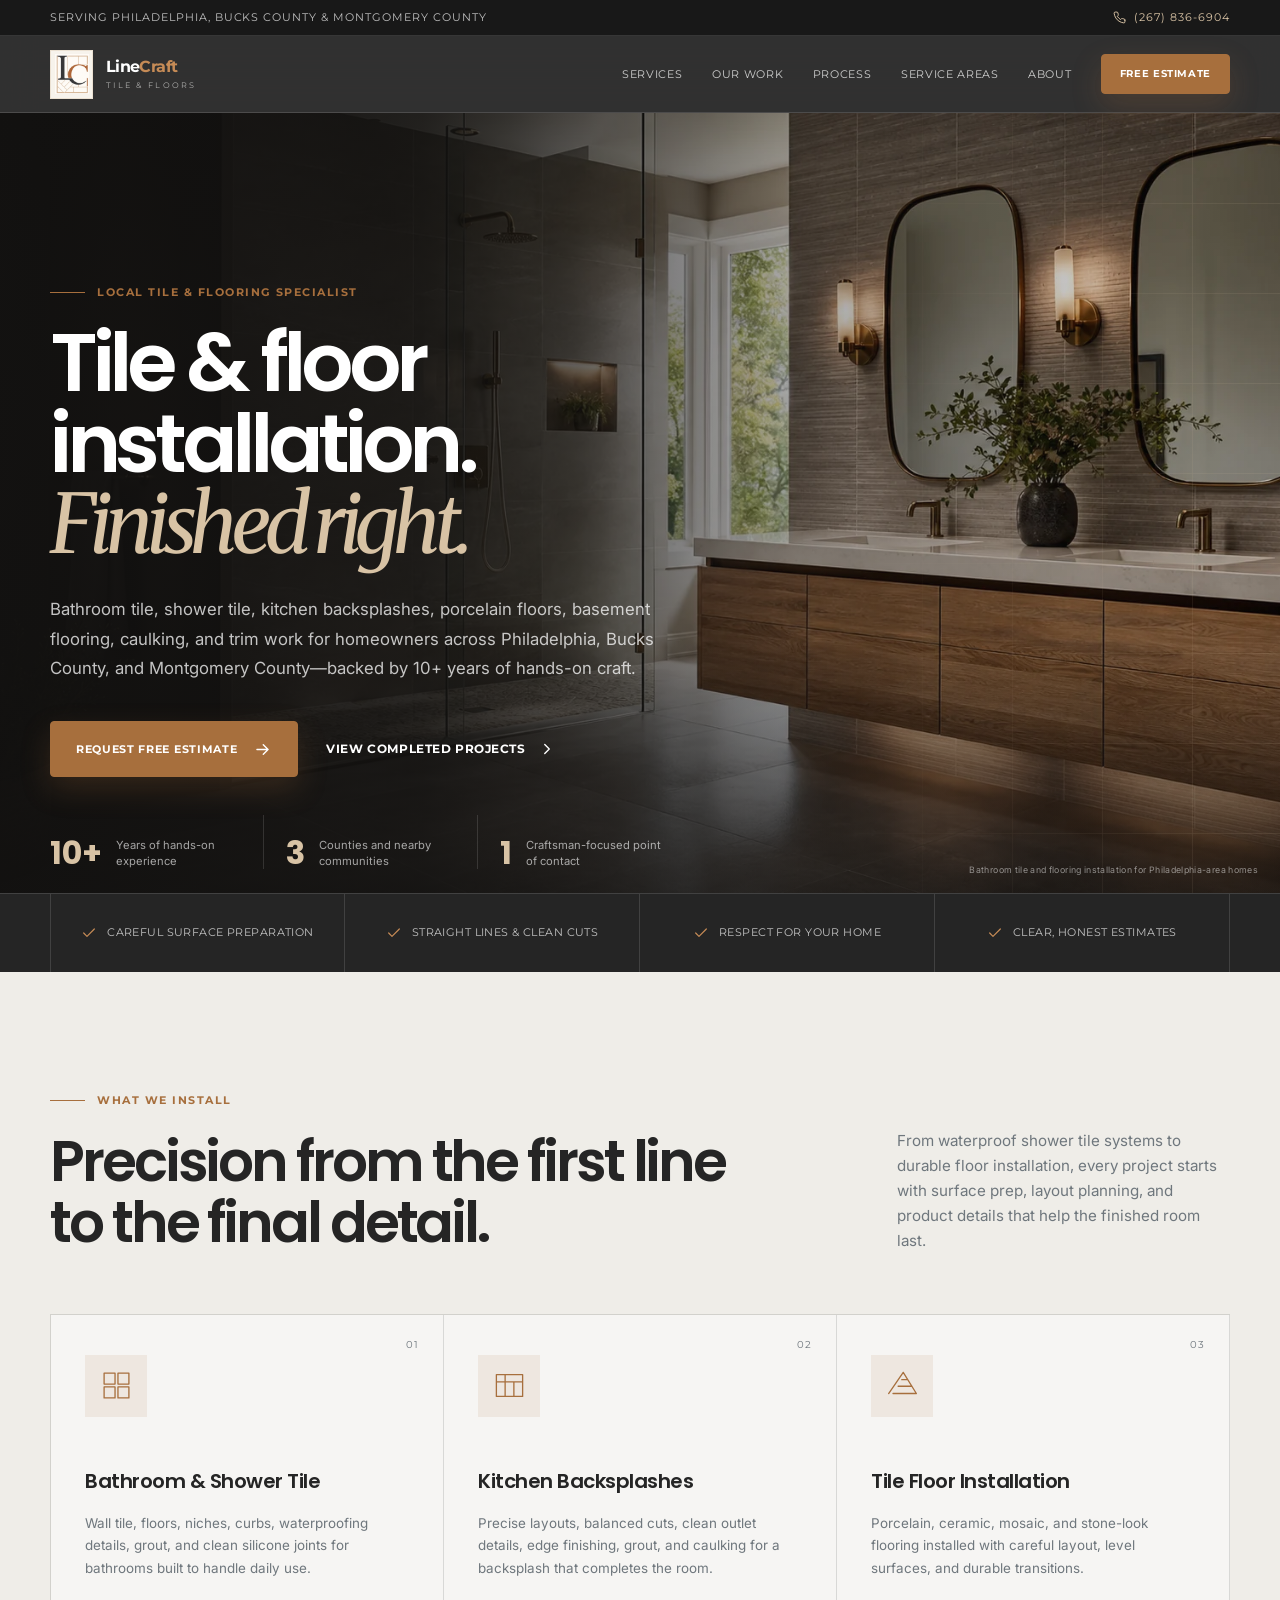
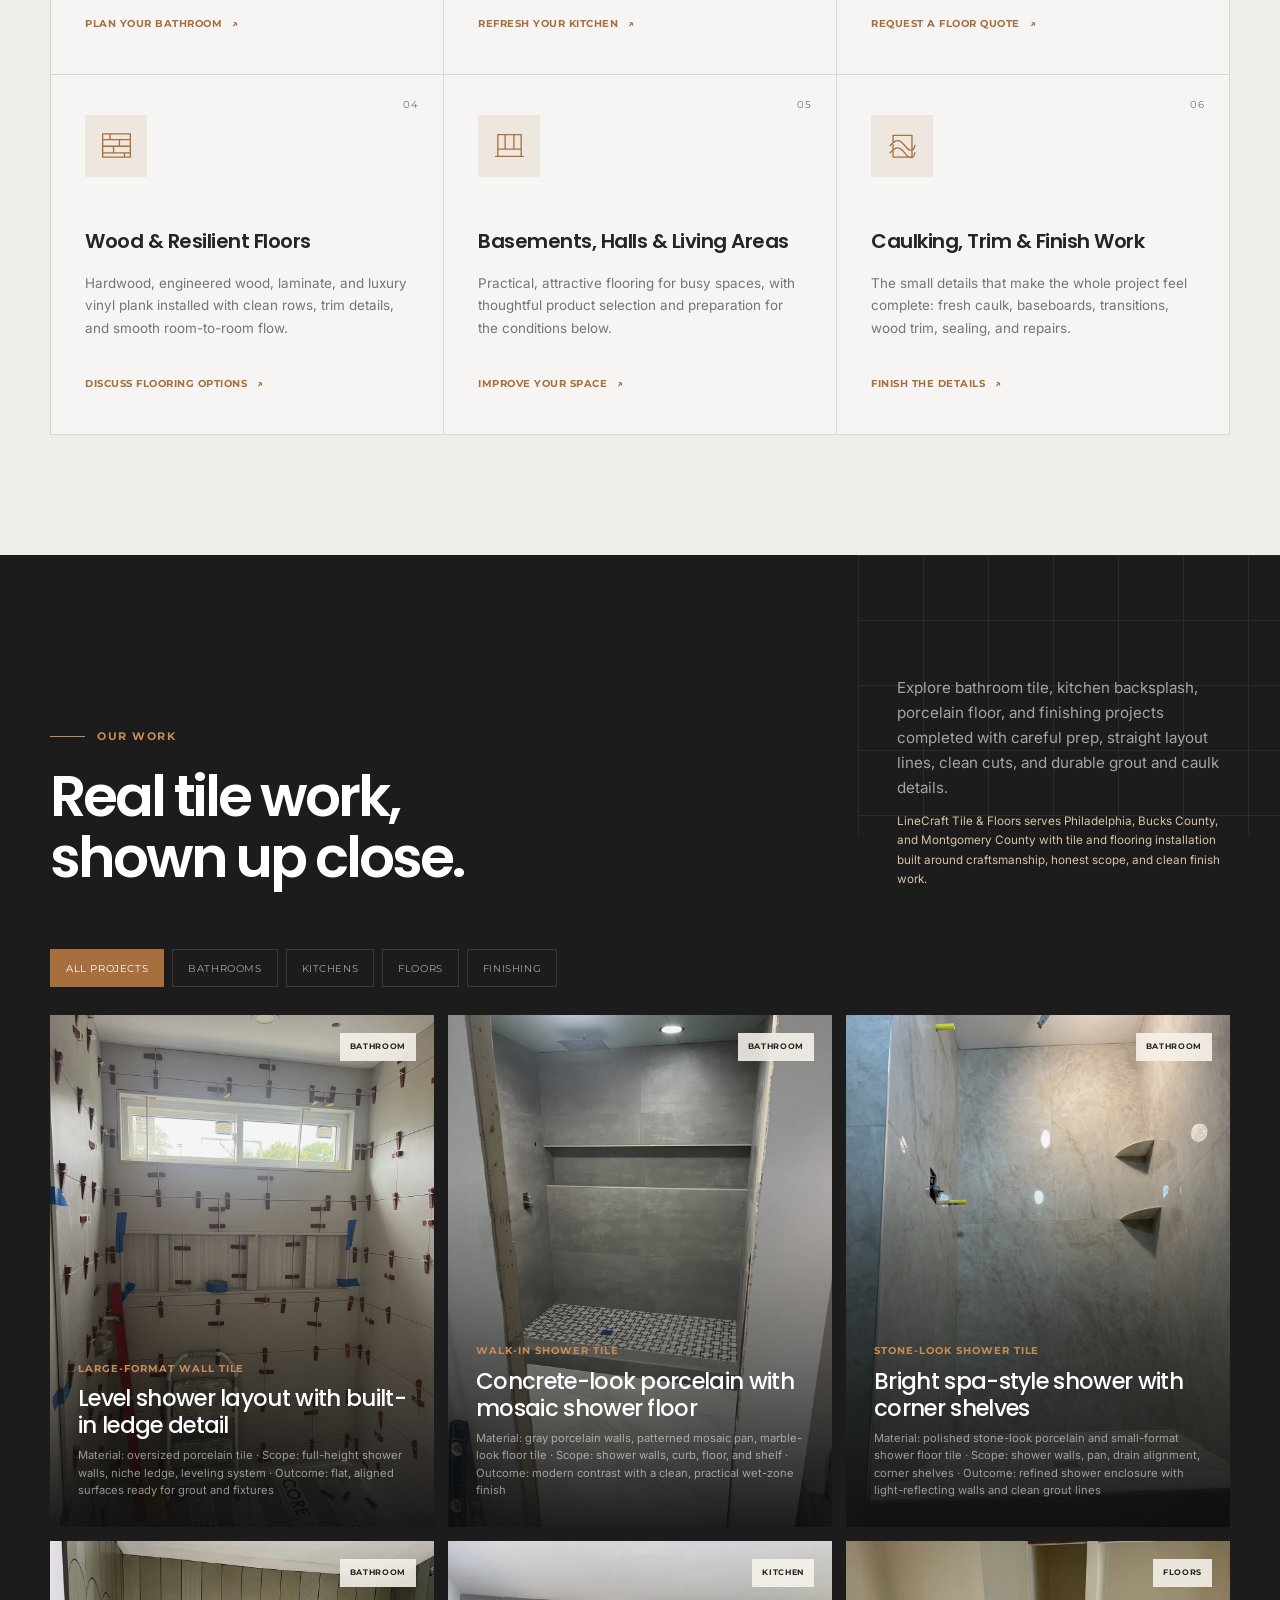
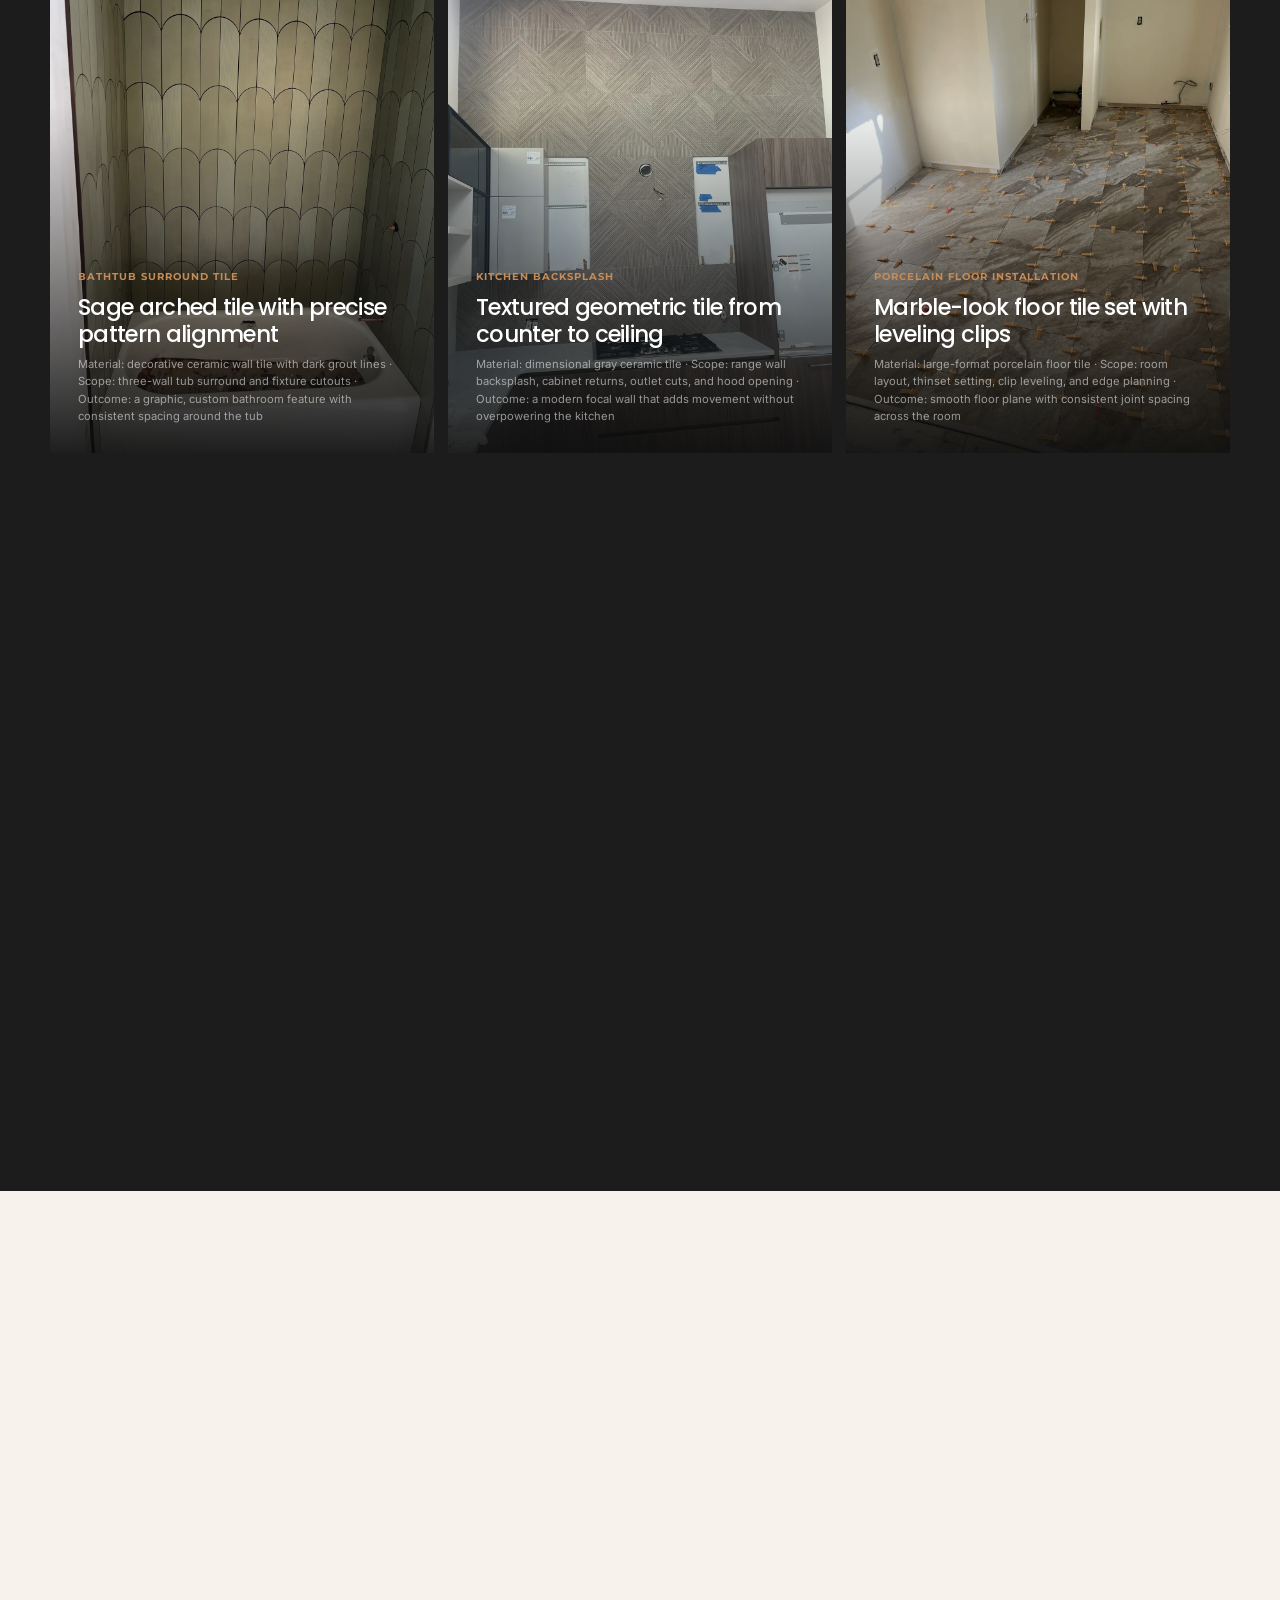
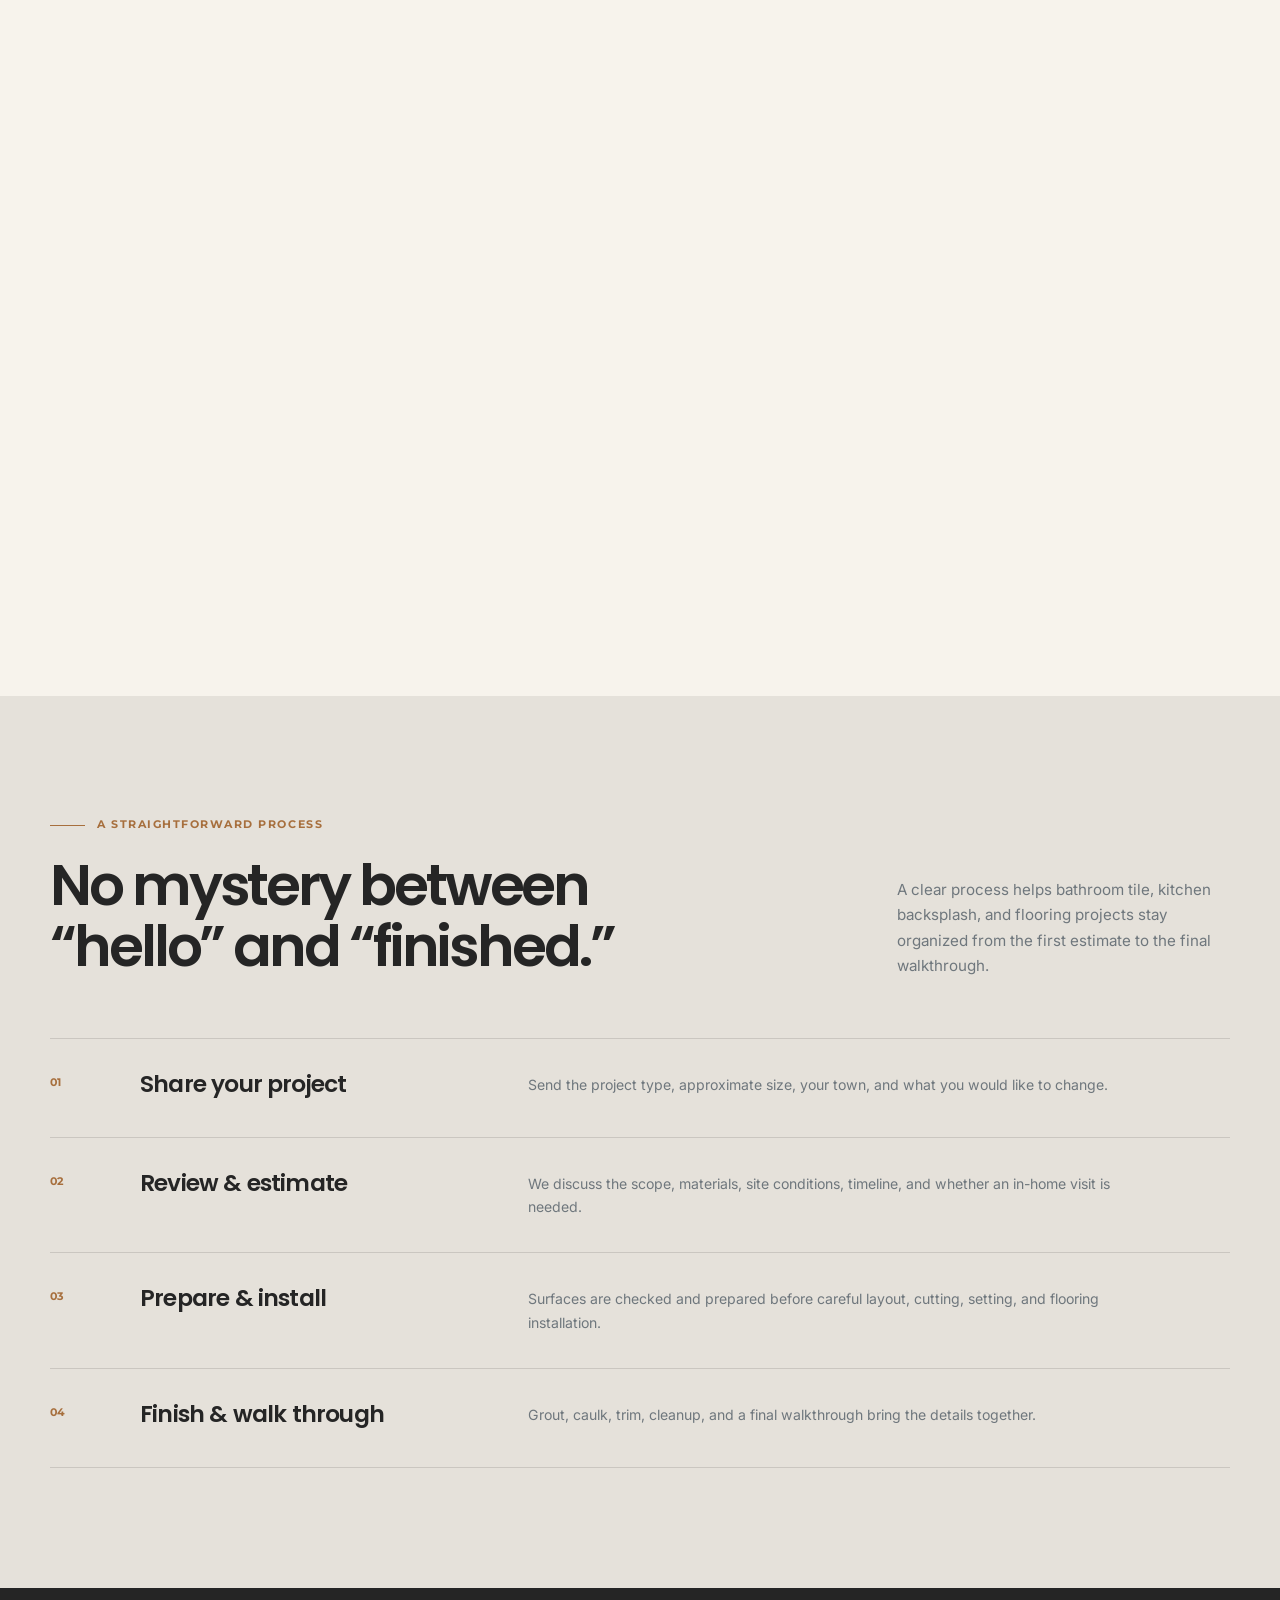
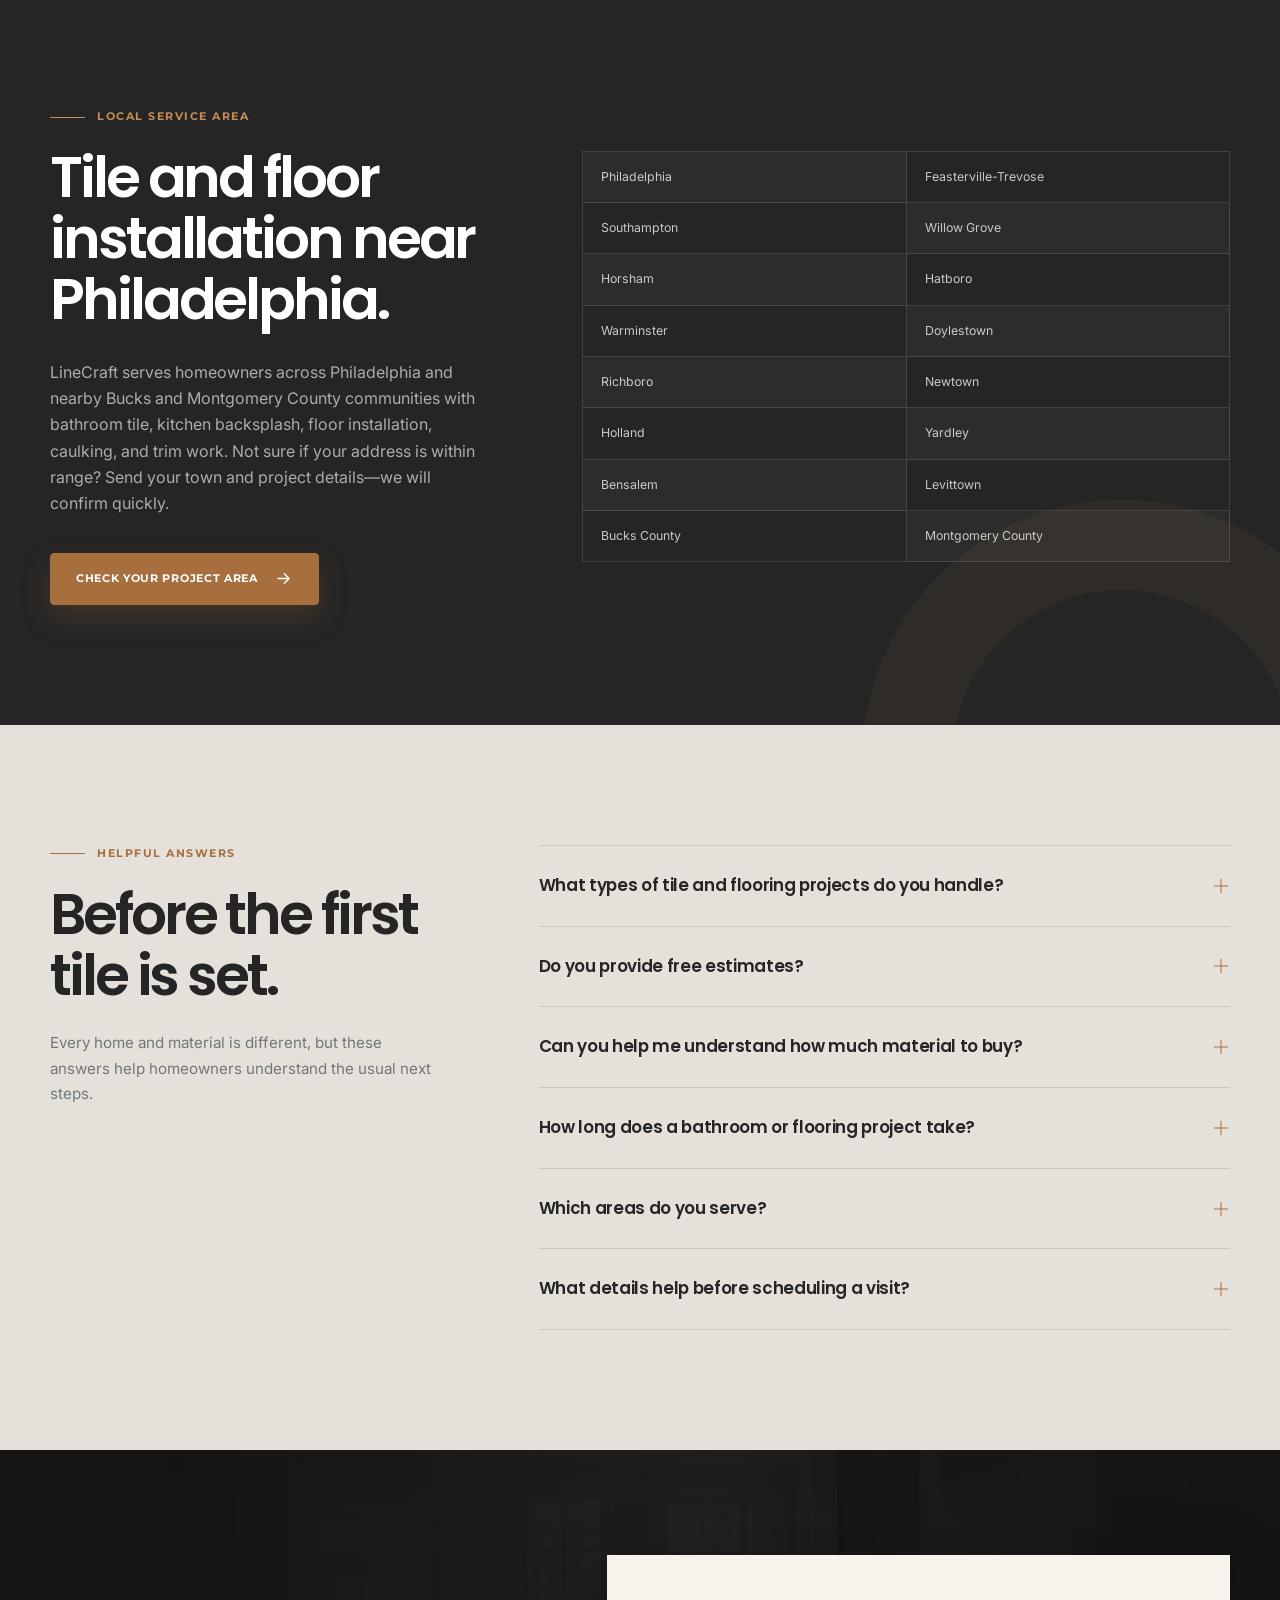
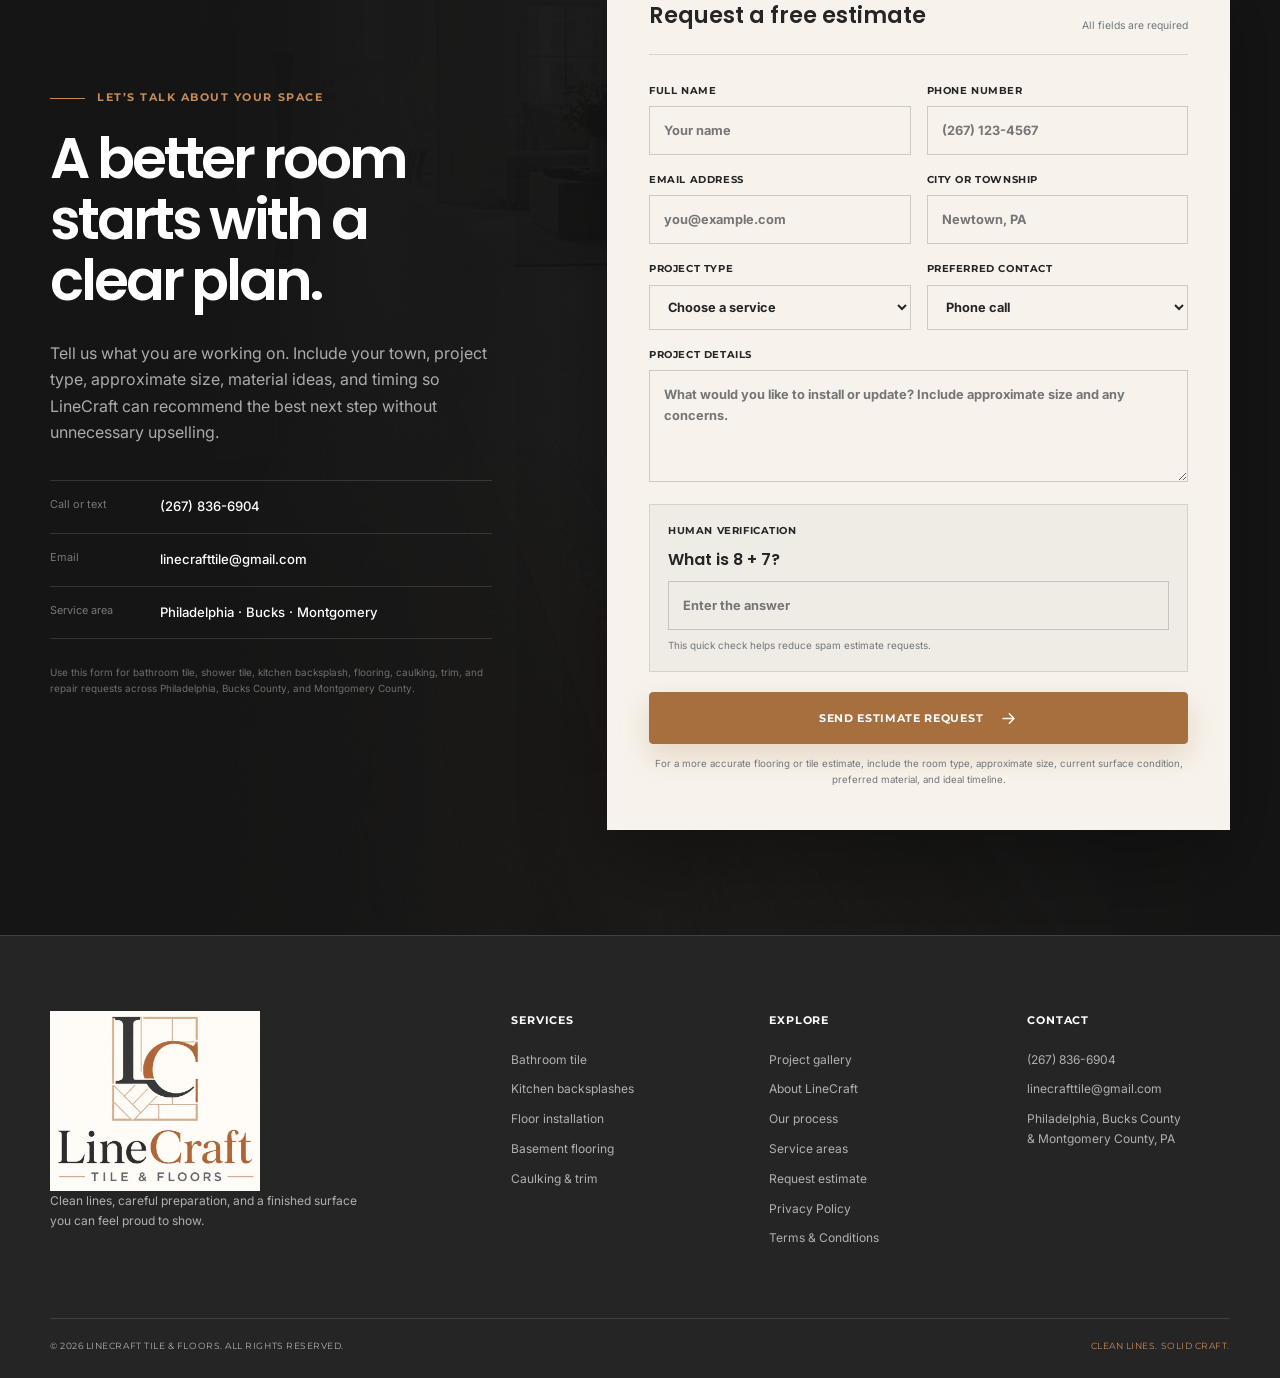
==== commit 27cfc0f7: "Contact form update" ====
--- a/index.html
+++ b/index.html
@@ -447,7 +447,7 @@
           <small>Use this form for bathroom tile, shower tile, kitchen backsplash, flooring, caulking, trim, and repair requests across Philadelphia, Bucks County, and Montgomery County.</small>
         </div>
 
-        <form class="estimate-form reveal" name="estimate" method="POST" data-netlify="true" netlify-honeypot="bot-field">
+        <form class="estimate-form reveal" name="estimate" action="/thank-you.html" method="POST" data-netlify="true" netlify-honeypot="bot-field">
           <input type="hidden" name="form-name" value="estimate">
           <input type="hidden" name="subject" data-remove-prefix value="LineCraft estimate request from website">
           <div class="form-heading">
